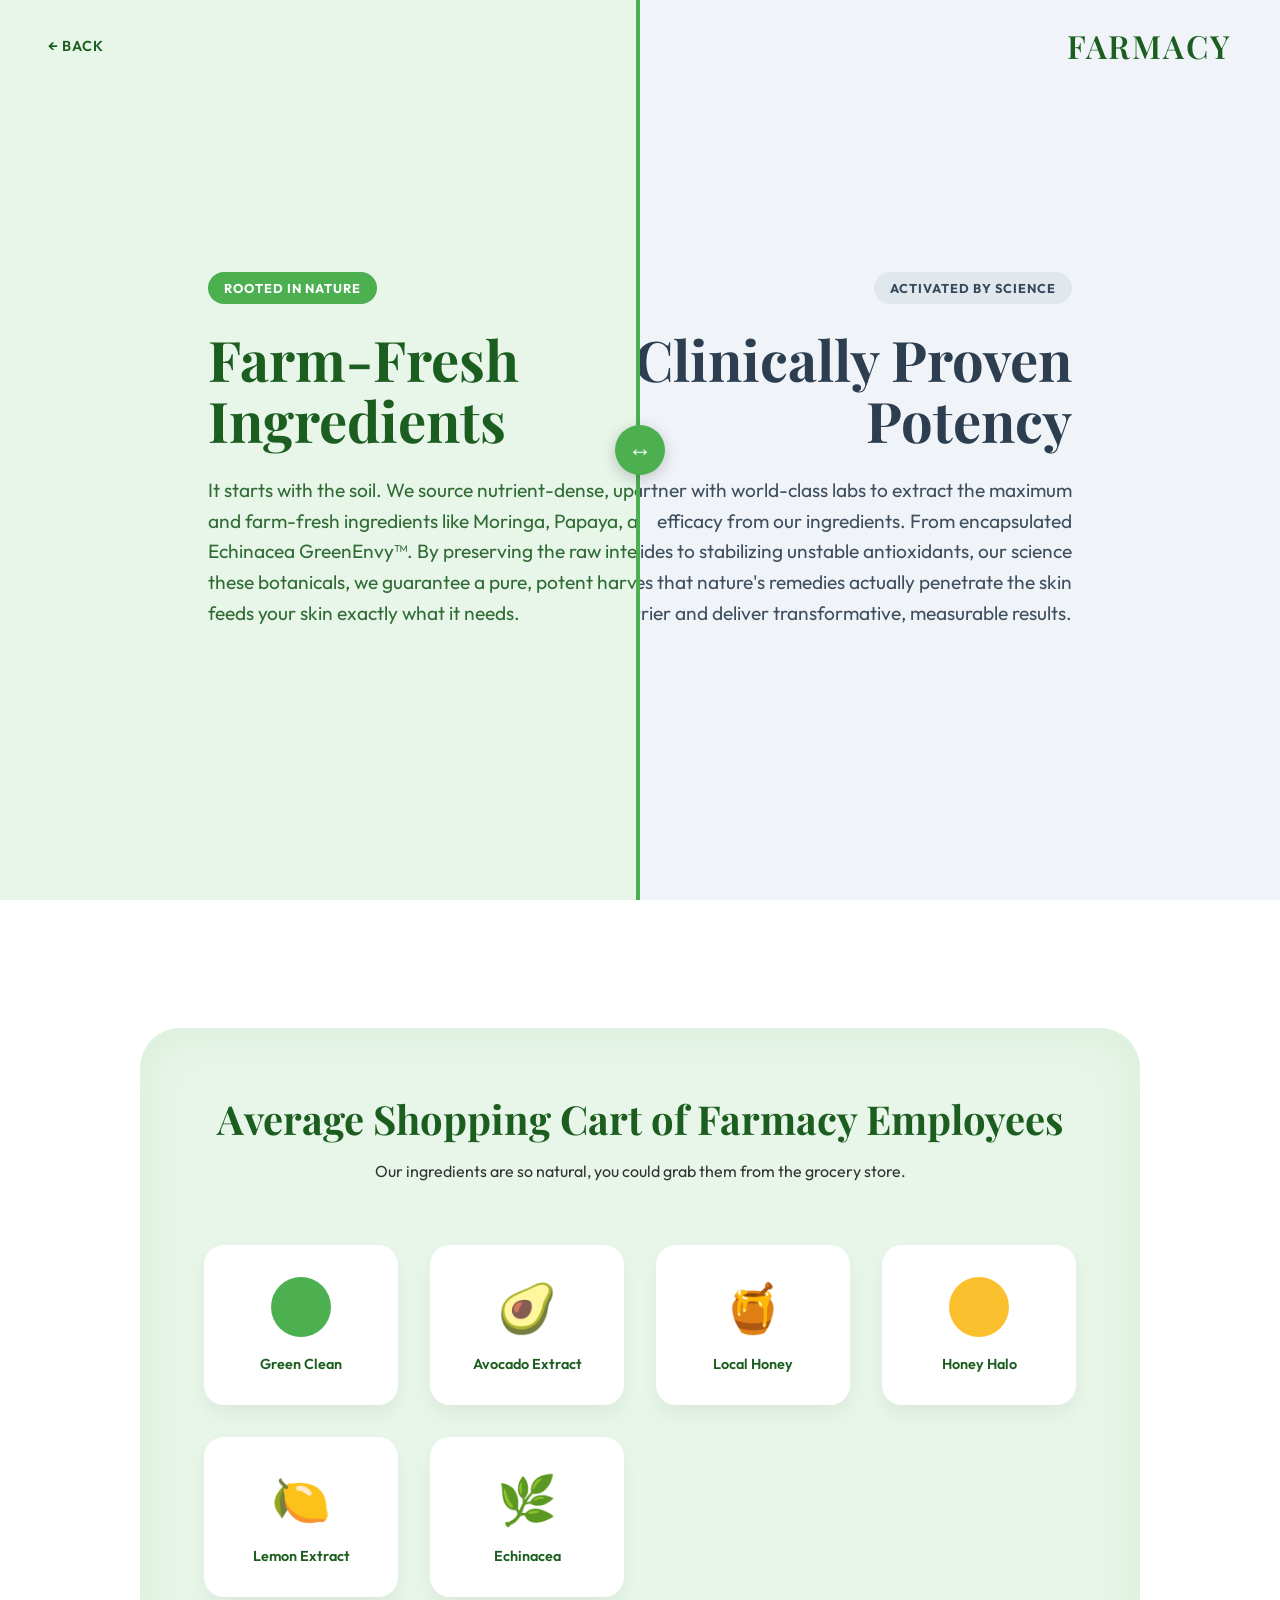
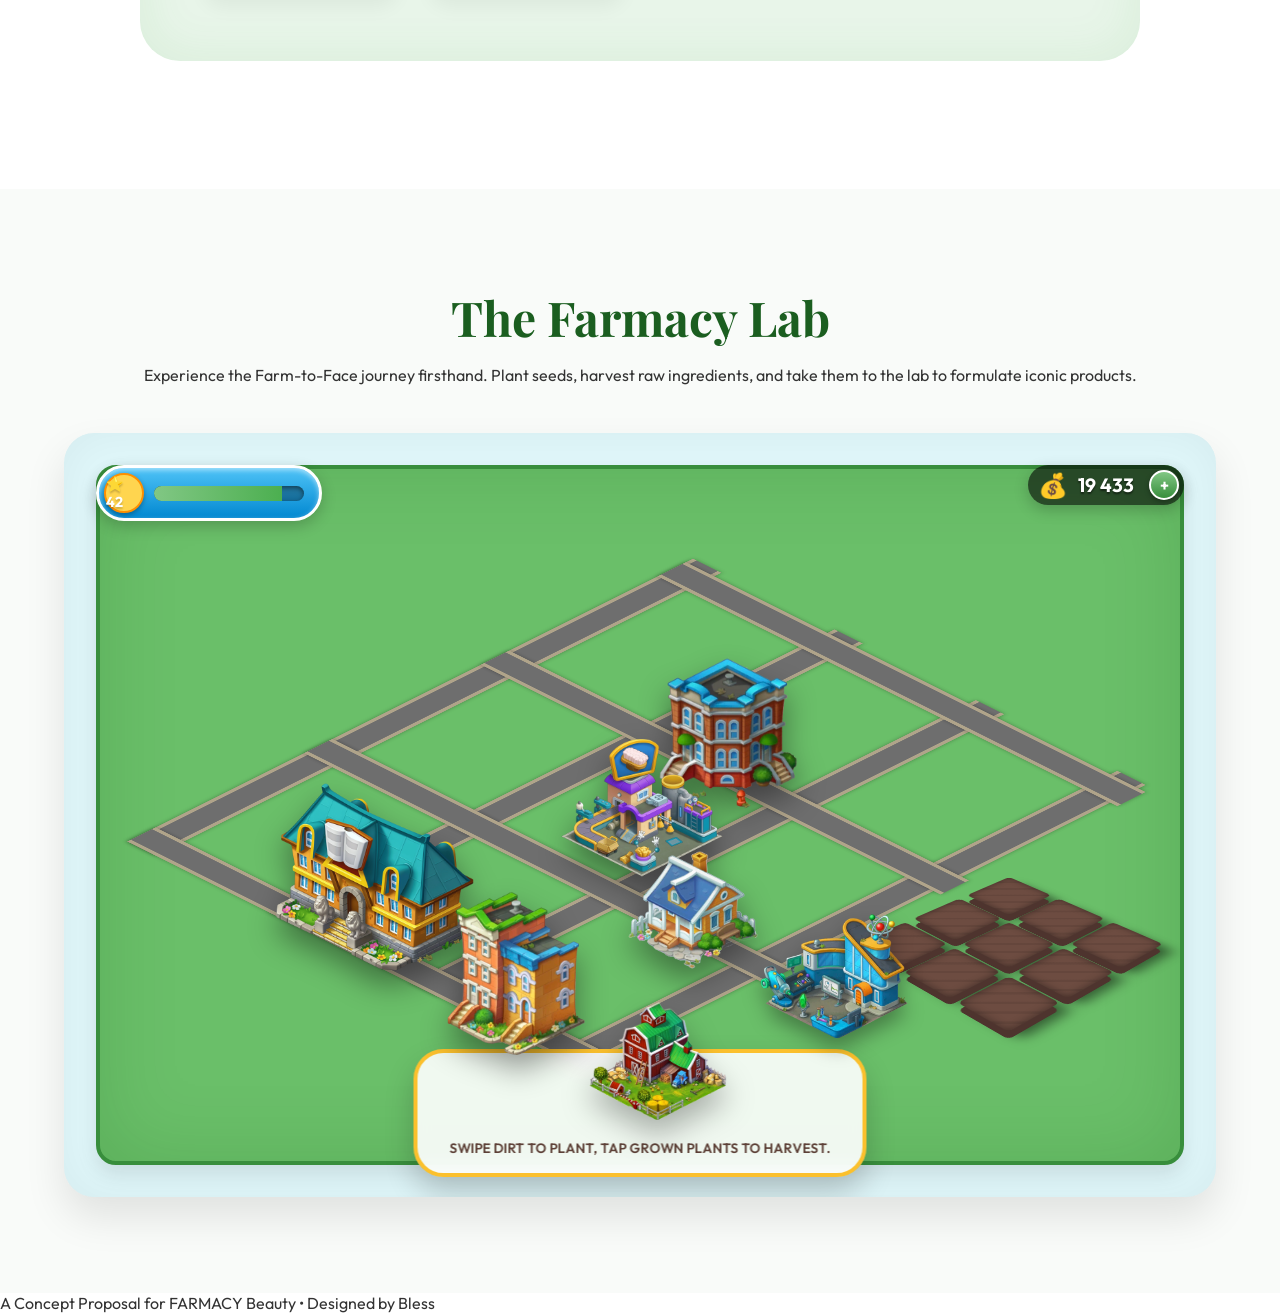
==== farmacy/index.html @ 444adfc0 "Fix 3D clipping issue: extract buildings out of CSS 3D container and project 2D coordinates for abso" ====
<!DOCTYPE html>
<html lang="en">
<head>
    <meta charset="UTF-8">
    <meta name="viewport" content="width=device-width, initial-scale=1.0">
    <title>FARMACY Beauty | Concept Proposal</title>
    <link href="https://fonts.googleapis.com/css2?family=Outfit:wght@300;400;600&family=Playfair+Display:ital,wght@1,600&display=swap" rel="stylesheet">
    <link rel="stylesheet" href="style.css">
</head>
<body>
    <nav>
        <a href="../index.html" class="back-btn">&larr; Back</a>
        <div class="logo">FARMACY</div>
    </nav>

    <header class="hero slider-hero">
        <div class="slider-container" id="slider-container">
            <!-- Background panel (Science) -->
            <div class="slider-panel science-panel">
                <div class="panel-content">
                    <span class="badge">Activated by Science</span>
                    <h2>Clinically Proven Potency</h2>
                    <p>We partner with world-class labs to extract the maximum efficacy from our ingredients. From encapsulated ceramides to stabilizing unstable antioxidants, our science ensures that nature's remedies actually penetrate the skin barrier and deliver transformative, measurable results.</p>
                </div>
            </div>
            <!-- Foreground sliding panel (Nature) -->
            <div class="slider-panel nature-panel" id="nature-panel">
                <div class="panel-content">
                    <span class="badge">Rooted in Nature</span>
                    <h2>Farm-Fresh Ingredients</h2>
                    <p>It starts with the soil. We source nutrient-dense, upcycled, and farm-fresh ingredients like Moringa, Papaya, and Echinacea GreenEnvy™. By preserving the raw integrity of these botanicals, we guarantee a pure, potent harvest that feeds your skin exactly what it needs.</p>
                </div>
            </div>
            <!-- Draggable handle -->
            <div class="slider-handle" id="slider-handle">
                <div class="slider-button">&harr;</div>
            </div>
        </div>
    </header>

    <section class="shopping-cart-section">
        <div class="cart-container">
            <div class="cart-header">
                <h2>Average Shopping Cart of Farmacy Employees</h2>
                <p>Our ingredients are so natural, you could grab them from the grocery store.</p>
            </div>
            
            <div class="cart-grid">
                <!-- Cart Items -->
                <div class="cart-item">
                    <div class="item-img green-clean"></div>
                    <span class="item-label">Green Clean</span>
                </div>
                <div class="cart-item ingredient">
                    <div class="item-img">🥑</div>
                    <span class="item-label">Avocado Extract</span>
                </div>
                <div class="cart-item ingredient">
                    <div class="item-img">🍯</div>
                    <span class="item-label">Local Honey</span>
                </div>
                <div class="cart-item">
                    <div class="item-img honey-halo"></div>
                    <span class="item-label">Honey Halo</span>
                </div>
                <div class="cart-item ingredient">
                    <div class="item-img">🍋</div>
                    <span class="item-label">Lemon Extract</span>
                </div>
                <div class="cart-item ingredient">
                    <div class="item-img">🌿</div>
                    <span class="item-label">Echinacea</span>
                </div>
            </div>
        </div>
    </section>

    <section class="game-section township-theme">
        <div class="game-container">
            <div class="game-header">
                <h2>The Farmacy Lab</h2>
                <p>Experience the Farm-to-Face journey firsthand. Plant seeds, harvest raw ingredients, and take them to the lab to formulate iconic products.</p>
            </div>
            
            <div class="township-wrapper">
                <!-- Top HUD -->
                <div class="township-hud">
                    <div class="hud-left">
                        <div class="hud-level">
                            <div class="level-star">⭐ 42</div>
                            <div class="level-bar"><div class="level-fill"></div></div>
                        </div>
                    </div>
                    <div class="hud-right">
                        <div class="hud-coins">
                            <span class="coin-icon">💰</span>
                            <span class="coin-amount">19 433</span>
                            <span class="btn-plus">+</span>
                        </div>
                    </div>
                </div>

                <div class="township-terrain">
                    <div class="isometric-world">
                        
                        <!-- Isometric Road Grid (transformed container) -->
                        <div class="road-grid">
                            <!-- Horizontal roads -->
                            <div class="road-h rh1"></div>
                            <div class="road-h rh2"></div>
                            <div class="road-h rh3"></div>
                            <div class="road-h rh4"></div>
                            <!-- Vertical roads -->
                            <div class="road-v rv1"></div>
                            <div class="road-v rv2"></div>
                            <div class="road-v rv3"></div>
                            <div class="road-v rv4"></div>
                        </div>

                        <!-- Town Buildings (2D projected over the grid) -->
                        <div class="block b-0-0"><img src="library.png" alt="Library" class="asset-building asset-library"></div>
                        <div class="block b-1-0"><img src="factory.png" alt="Factory" class="asset-building asset-factory" style="transform: scaleX(-1);"></div>
                        <div class="block b-0-1"><img src="townhouse.png" alt="Townhouse" class="asset-building asset-townhouse"></div>
                        <div class="block b-2-0"><img src="duplex.png" alt="Duplex" class="asset-building asset-duplex"></div>
                        <div class="block b-1-1"><img src="bungalow.png" alt="Bungalow" class="asset-building asset-bungalow"></div>

                        <!-- Farm Area -->
                        <div class="block b-0-2"><img src="barn.png" alt="Barn" class="asset-barn"></div>
                        <div class="block b-1-2"><img src="lab.png" alt="Lab" class="asset-lab" id="lab-building"></div>
                        
                        <!-- Farm Grid container projected to bottom-right block -->
                        <div class="block b-2-2" id="farm-grid-container">
                            <div class="farm-grid" id="farm-grid">
                                <!-- Plots generated by JS -->
                            </div>
                        </div>
                    </div>
                </div>

                <!-- Floating UI Dock (Inventory) -->
                <div class="dock-ui">
                    <div class="dock-panel">
                        <div class="inventory-slots" id="inventory">
                            <!-- Populated by JS -->
                        </div>
                        <p class="dock-hint">Swipe dirt to plant, tap grown plants to harvest.</p>
                    </div>
                </div>
            </div>
        </div>
        
        <!-- Crafting Modal (The Lab Menu) -->
        <div class="craft-modal" id="lab-menu-modal">
            <div class="township-panel modal-content lab-menu">
                <button class="close-btn" id="close-lab-btn">&times;</button>
                <div class="panel-header">The Lab</div>
                <div class="panel-body">
                    <p class="hint"><strong>Recipe:</strong> Moringa (🌿) + Papaya (🥭)</p>
                    <div class="lab-slots">
                        <div class="lab-slot" id="lab-slot-1"></div>
                        <span class="plus">+</span>
                        <div class="lab-slot" id="lab-slot-2"></div>
                    </div>
                    <button id="craft-btn" class="township-btn craft-btn" disabled>CRAFT GREEN CLEAN!</button>
                </div>
            </div>
        </div>
            </div>
        </div>
        
        <!-- Crafting Success Modal -->
        <div class="craft-modal" id="craft-modal">
            <div class="township-panel modal-content">
                <span class="confetti">✨</span>
                <div class="panel-header">Success!</div>
                <div class="panel-body">
                    <p>You extracted the super greens and crafted Green Clean Cleansing Balm!</p>
                    <div class="product-result">
                        <img src="green_clean.jpg" alt="Green Clean">
                    </div>
                    <button id="close-modal" class="township-btn">Keep Farming</button>
                </div>
            </div>
        </div>
    </section>

    <footer>
        <p>A Concept Proposal for FARMACY Beauty &bull; Designed by Bless</p>
    </footer>

    <script src="script.js"></script>
</body>
</html>
---- farmacy/style.css ----
:root {
    --farmacy-green: #4caf50;
    --farmacy-light: #e8f5e9;
    --farmacy-dark: #1b5e20;
    --farmacy-yellow: #fbc02d;
    --text-main: #333;
}

* {
    box-sizing: border-box;
    margin: 0;
    padding: 0;
}

body {
    font-family: 'Outfit', sans-serif;
    background-color: #fff;
    color: var(--text-main);
    overflow-x: hidden;
}

nav {
    display: flex;
    justify-content: space-between;
    align-items: center;
    padding: 1.5rem 3rem;
    background: transparent;
    position: absolute;
    top: 0;
    width: 100%;
    z-index: 100;
}

.back-btn {
    color: var(--farmacy-dark);
    text-decoration: none;
    font-weight: 600;
    font-size: 0.9rem;
    text-transform: uppercase;
    letter-spacing: 1px;
}

.logo {
    font-family: 'Playfair Display', serif;
    font-size: 2rem;
    font-weight: 600;
    color: var(--farmacy-dark);
    letter-spacing: 2px;
}

/* Slider Hero Section */
.slider-hero {
    height: 100vh;
    position: relative;
    overflow: hidden;
    background: #f0f4f8; /* Science background */
}

.slider-container {
    width: 100%;
    height: 100%;
    position: relative;
}

.slider-panel {
    position: absolute;
    top: 0; left: 0; right: 0; bottom: 0;
    display: flex;
    justify-content: center;
    align-items: center;
    padding: 0 5rem;
}

.science-panel {
    background: #f0f4f8;
    color: #2c3e50;
    text-align: right;
    justify-content: flex-end;
}

.nature-panel {
    background: var(--farmacy-light);
    color: var(--farmacy-dark);
    text-align: left;
    justify-content: flex-start;
    width: 50%; /* Initial split */
    overflow: hidden;
    border-right: 4px solid var(--farmacy-green);
}

.panel-content {
    max-width: 500px;
    min-width: 500px; /* Prevent text wrapping during slide */
}

.science-panel .panel-content {
    margin-right: 10vw;
}

.nature-panel .panel-content {
    margin-left: 10vw;
}

.badge {
    display: inline-block;
    padding: 0.5rem 1rem;
    border-radius: 20px;
    font-size: 0.8rem;
    font-weight: 700;
    text-transform: uppercase;
    letter-spacing: 1px;
    margin-bottom: 1.5rem;
}

.science-panel .badge {
    background: #e1e8ed;
    color: #34495e;
}

.nature-panel .badge {
    background: var(--farmacy-green);
    color: white;
}

.slider-panel h2 {
    font-family: 'Playfair Display', serif;
    font-size: 3.5rem;
    line-height: 1.1;
    margin-bottom: 1.5rem;
}

.slider-panel p {
    font-size: 1.2rem;
    line-height: 1.6;
    opacity: 0.9;
}

.slider-handle {
    position: absolute;
    top: 0;
    bottom: 0;
    left: 50%;
    width: 4px;
    background: transparent;
    cursor: ew-resize;
    z-index: 10;
    transform: translateX(-50%);
}

.slider-button {
    position: absolute;
    top: 50%;
    left: 50%;
    transform: translate(-50%, -50%);
    width: 50px;
    height: 50px;
    background: var(--farmacy-green);
    color: white;
    border-radius: 50%;
    display: flex;
    justify-content: center;
    align-items: center;
    font-size: 1.5rem;
    box-shadow: 0 4px 15px rgba(0,0,0,0.2);
    pointer-events: none;
}

/* Shopping Cart Section */
.shopping-cart-section {
    padding: 8rem 5%;
    background: #fff;
}

.cart-container {
    max-width: 1000px;
    margin: 0 auto;
    background: var(--farmacy-light);
    border-radius: 40px;
    padding: 4rem;
    box-shadow: inset 0 0 50px rgba(76,175,80,0.1);
}

.cart-header {
    text-align: center;
    margin-bottom: 4rem;
}

.cart-header h2 {
    font-family: 'Playfair Display', serif;
    font-size: 2.5rem;
    color: var(--farmacy-dark);
    margin-bottom: 1rem;
}

.cart-grid {
    display: grid;
    grid-template-columns: repeat(auto-fit, minmax(150px, 1fr));
    gap: 2rem;
}

.cart-item {
    background: white;
    border-radius: 20px;
    padding: 2rem 1rem;
    text-align: center;
    box-shadow: 0 10px 20px rgba(0,0,0,0.05);
    transition: transform 0.3s;
}

.cart-item:hover {
    transform: translateY(-10px);
}

.item-img {
    font-size: 3rem;
    margin-bottom: 1rem;
    height: 60px;
    display: flex;
    justify-content: center;
    align-items: center;
}

.green-clean { background: var(--farmacy-green); border-radius: 50%; width: 60px; margin: 0 auto 1rem; }
.honey-halo { background: var(--farmacy-yellow); border-radius: 50%; width: 60px; margin: 0 auto 1rem; }

.item-label {
    font-weight: 600;
    font-size: 0.9rem;
    color: var(--farmacy-dark);
}

/* Township Theme Game Section */
.game-section {
    padding: 6rem 5%;
    background: #f9fbf9;
}

.game-container {
    max-width: 1200px;
    margin: 0 auto;
}

.game-header {
    text-align: center;
    margin-bottom: 3rem;
}

.game-header h2 {
    font-family: 'Playfair Display', serif;
    font-size: 3rem;
    color: var(--farmacy-dark);
    margin-bottom: 1rem;
}

.township-wrapper {
    position: relative;
    background: #e0f7fa;
    border-radius: 30px;
    padding: 2rem;
    box-shadow: inset 0 0 50px rgba(0,0,0,0.05), 0 20px 40px rgba(0,0,0,0.1);
    overflow: hidden;
}

/* HUD */
.township-hud {
    position: absolute;
    top: 2rem;
    left: 2rem;
    right: 2rem;
    display: flex;
    justify-content: space-between;
    z-index: 50;
    pointer-events: none;
}

.hud-left, .hud-right {
    pointer-events: auto;
}

.hud-level {
    display: flex;
    align-items: center;
    background: linear-gradient(to bottom, #4fc3f7, #0288d1);
    border: 3px solid white;
    border-radius: 30px;
    padding: 5px 15px 5px 5px;
    box-shadow: 0 5px 15px rgba(0,0,0,0.2), inset 0 2px 5px rgba(255,255,255,0.5);
    color: white;
    font-weight: 700;
}

.level-star {
    background: #ffd54f;
    border: 2px solid #ff8f00;
    border-radius: 50%;
    width: 40px; height: 40px;
    display: flex;
    justify-content: center;
    align-items: center;
    margin-right: 10px;
    box-shadow: 0 2px 5px rgba(0,0,0,0.3);
    text-shadow: 0 2px 2px rgba(0,0,0,0.2);
    font-size: 0.9rem;
}

.level-bar {
    width: 150px;
    height: 15px;
    background: rgba(0,0,0,0.3);
    border-radius: 10px;
    overflow: hidden;
    box-shadow: inset 0 2px 5px rgba(0,0,0,0.5);
}

.level-fill {
    width: 85%;
    height: 100%;
    background: linear-gradient(to right, #81c784, #4caf50);
}

.hud-coins {
    display: flex;
    align-items: center;
    background: rgba(0,0,0,0.6);
    border-radius: 30px;
    padding: 5px;
    color: white;
    font-weight: 700;
    box-shadow: 0 5px 15px rgba(0,0,0,0.2);
}

.coin-icon {
    font-size: 1.5rem;
    margin-right: 10px;
    margin-left: 5px;
}

.coin-amount {
    margin-right: 15px;
    font-size: 1.2rem;
    text-shadow: 0 2px 2px rgba(0,0,0,0.5);
}

.btn-plus {
    background: linear-gradient(to bottom, #81c784, #388e3c);
    border: 2px solid white;
    width: 30px; height: 30px;
    border-radius: 50%;
    display: flex;
    justify-content: center;
    align-items: center;
    cursor: pointer;
    box-shadow: 0 2px 5px rgba(0,0,0,0.3);
    transition: transform 0.1s;
}

.btn-plus:active {
    transform: scale(0.9);
}



.township-panel {
    background: #fff9c4; /* Creamy yellow like game UI */
    border-radius: 20px;
    border: 4px solid #fbc02d;
    box-shadow: 0 10px 20px rgba(0,0,0,0.15), inset 0 0 20px rgba(255,255,255,0.8);
    overflow: hidden;
    position: relative;
}

.panel-header {
    background: linear-gradient(to bottom, #4fc3f7, #0288d1);
    color: white;
    text-align: center;
    padding: 0.5rem;
    font-weight: 700;
    font-size: 1.2rem;
    text-transform: uppercase;
    letter-spacing: 1px;
    border-bottom: 4px solid #01579b;
    text-shadow: 0 2px 2px rgba(0,0,0,0.3);
}

.panel-body {
    padding: 1.5rem;
}

.hint {
    font-size: 0.9rem;
    color: #5d4037;
    margin-bottom: 1rem;
    text-align: center;
}

.inventory-slots {
    display: flex;
    gap: 1rem;
    flex-wrap: wrap;
    min-height: 60px;
    justify-content: center;
}

.inventory-item {
    width: 50px;
    height: 50px;
    background: white;
    border: 3px solid #795548;
    border-radius: 12px;
    display: flex;
    justify-content: center;
    align-items: center;
    font-size: 1.5rem;
    cursor: pointer;
    box-shadow: 0 4px 0 #5d4037;
    transition: transform 0.1s, box-shadow 0.1s;
}

.inventory-item:active {
    transform: translateY(4px);
    box-shadow: 0 0 0 #5d4037;
}

.lab-slots {
    display: flex;
    align-items: center;
    justify-content: center;
    gap: 1rem;
    margin-bottom: 1.5rem;
}

.lab-slot {
    width: 60px;
    height: 60px;
    background: rgba(0,0,0,0.05);
    border: 3px dashed #795548;
    border-radius: 12px;
    display: flex;
    justify-content: center;
    align-items: center;
    font-size: 2rem;
}

.plus {
    font-size: 2rem;
    color: #795548;
    font-weight: 700;
}

.township-btn {
    width: 100%;
    padding: 1rem;
    border: none;
    border-radius: 15px;
    background: linear-gradient(to bottom, #aed581, #689f38);
    color: white;
    font-family: 'Outfit', sans-serif;
    font-size: 1.2rem;
    font-weight: 700;
    text-transform: uppercase;
    letter-spacing: 1px;
    cursor: not-allowed;
    box-shadow: 0 6px 0 #33691e;
    text-shadow: 0 2px 2px rgba(0,0,0,0.3);
    transition: transform 0.1s, box-shadow 0.1s, filter 0.3s;
    filter: grayscale(1);
}

.township-btn.ready, .township-btn:not(:disabled) {
    cursor: pointer;
    filter: grayscale(0);
}

.township-btn.ready:active, .township-btn:not(:disabled):active {
    transform: translateY(6px);
    box-shadow: 0 0 0 #33691e;
}

/* Terrain & Isometric Farm Grid */
/* Township Scenery & 3D Environment */
.township-terrain {
    flex: 2;
    background: #6abf69;
    border-radius: 20px;
    border: 4px solid #388e3c;
    box-shadow: inset 0 0 80px rgba(0,80,0,0.15), 0 10px 20px rgba(0,0,0,0.1);
    position: relative;
    overflow: hidden;
    height: 700px;
}

.isometric-world {
    width: 100%;
    height: 100%;
    position: relative;
    overflow: hidden;
}

/* =====================================================
   ISOMETRIC ROAD GRID
   A container with rotateX(60deg) rotateZ(-45deg) turns 
   simple horizontal/vertical divs into a perfect isometric
   road grid — exactly how Township renders its streets.
   ===================================================== */
.road-grid {
    position: absolute;
    width: 800px;
    height: 650px;
    top: 50%;
    left: 50%;
    transform: translate(-50%, -50%) rotateX(60deg) rotateZ(-45deg);
    transform-style: preserve-3d;
    z-index: 4;
    pointer-events: none;
}

/* Road styling — asphalt with curb edges, matching Township */
.road-h, .road-v {
    position: absolute;
    background: #6e6e6e;
    box-shadow: 0 0 6px rgba(0,0,0,0.3);
}

/* Horizontal roads (full width of grid) */
.road-h {
    width: 100%;
    height: 40px;
    border-top: 5px solid #b0a48a;
    border-bottom: 5px solid #b0a48a;
}

.rh1 { top: 0; }
.rh2 { top: 200px; }
.rh3 { top: 400px; }
.rh4 { top: 600px; }

/* Vertical roads (full height of grid) */
.road-v {
    height: 100%;
    width: 40px;
    border-left: 5px solid #b0a48a;
    border-right: 5px solid #b0a48a;
}

.rv1 { left: 0; }
.rv2 { left: 250px; }
.rv3 { left: 500px; }
.rv4 { left: 750px; }

/* Farm plots are dynamically created inside #farm-grid */

.plot {
    width: 65px;
    height: 65px;
    background: #6d4c41;
    border-radius: 6px;
    display: flex;
    justify-content: center;
    align-items: center;
    position: relative;
    cursor: pointer;
    box-shadow: inset 0 0 12px rgba(0,0,0,0.4);
    transform: translateZ(8px);
    transform-style: preserve-3d;
    transition: filter 0.2s, transform 0.1s;
}

.plot:hover, .plot.hover-target {
    filter: brightness(1.2);
}

.plot:active {
    transform: translateZ(4px);
}

.plot::before {
    content: '';
    position: absolute;
    width: 100%;
    height: 100%;
    background: #4e342e;
    border-radius: 6px;
    transform: translateZ(-8px);
    box-shadow: 8px 8px 15px rgba(0,0,0,0.5);
    z-index: -1;
}

.dirt-mound {
    width: 100%;
    height: 100%;
    border-radius: 6px;
    background-image: repeating-linear-gradient(
        45deg,
        transparent,
        transparent 12px,
        rgba(0,0,0,0.08) 12px,
        rgba(0,0,0,0.08) 16px
    );
}

/* =====================================================
   TOWN BLOCKS & BUILDINGS (2D Projected)
   ===================================================== */
/* Blocks are now just zero-size anchors placed at the exact center of each city block */
.block {
    position: absolute;
    width: 0;
    height: 0;
}

/* Projected Building Positions from road grid */
.b-0-0 { left: 274.7px; top: 517.7px; z-index: 517; }
.b-1-0 { left: 451.5px; top: 429.3px; z-index: 429; }
.b-2-0 { left: 628.3px; top: 340.9px; z-index: 340; }
.b-0-1 { left: 416.2px; top: 588.4px; z-index: 588; }
.b-1-1 { left: 592.9px; top: 500.0px; z-index: 500; }
.b-2-1 { left: 769.7px; top: 411.6px; z-index: 411; }
.b-0-2 { left: 557.6px; top: 659.1px; z-index: 659; }
.b-1-2 { left: 734.4px; top: 570.7px; z-index: 570; }
.b-2-2 { left: 911.1px; top: 482.3px; z-index: 482; }

/* Base style for all buildings */
.asset-building {
    position: absolute;
    bottom: 0;
    left: 50%;
    transform: translateX(-50%);
    pointer-events: none;
    filter: drop-shadow(0 15px 15px rgba(0,0,0,0.4));
}

/* Custom sizes for each building to fit its block */
.asset-library { width: 220px; }
.asset-factory { width: 180px; }
.asset-townhouse { width: 140px; }
.asset-duplex { width: 140px; }
.asset-bungalow { width: 130px; }

/* Farm Area assets */
.asset-barn {
    position: absolute;
    bottom: 0;
    left: 50%;
    transform: translateX(-50%);
    width: 170px;
    pointer-events: none;
    filter: drop-shadow(0 15px 15px rgba(0,0,0,0.3));
}

.asset-lab {
    position: absolute;
    bottom: 0;
    left: 50%;
    transform: translateX(-50%);
    width: 150px;
    cursor: pointer;
    filter: drop-shadow(0 10px 10px rgba(0,0,0,0.35));
    transition: transform 0.2s, filter 0.2s;
}

.asset-lab:hover {
    transform: translateX(-50%) scale(1.05) translateY(-5px);
    filter: drop-shadow(0 20px 15px rgba(0,0,0,0.45)) brightness(1.1);
}

/* The Farm Grid itself is rendered in 3D but anchored in 2D space */
#farm-grid-container {
    perspective: 1000px; /* needed to give depth to the grid inside */
}

#farm-grid {
    position: absolute;
    left: 50%;
    top: 50%;
    transform: translate(-50%, -50%) rotateX(60deg) rotateZ(-45deg);
    width: 250px;
    height: 250px;
    display: grid;
    grid-template-columns: repeat(3, 1fr);
    grid-template-rows: repeat(3, 1fr);
    gap: 8px;
    padding: 15px;
    transform-style: preserve-3d;
}

/* Floating Dock UI (Inventory) */
.dock-ui {
    position: absolute;
    bottom: 20px;
    left: 50%;
    transform: translateX(-50%);
    z-index: 100;
}

.dock-panel {
    background: rgba(255, 255, 255, 0.9);
    backdrop-filter: blur(10px);
    border: 4px solid #fbc02d;
    border-radius: 30px;
    padding: 1rem 2rem;
    box-shadow: 0 15px 30px rgba(0,0,0,0.2);
    display: flex;
    flex-direction: column;
    align-items: center;
}

.dock-hint {
    font-size: 0.85rem;
    font-weight: 600;
    color: #5d4037;
    margin-top: 10px;
    text-transform: uppercase;
}

/* Modals */
.close-btn {
    position: absolute;
    top: 10px;
    right: 15px;
    background: none;
    border: none;
    font-size: 2rem;
    color: white;
    cursor: pointer;
}

/* Isometric Scenery Sprites (Upright) */
.tree, .rock {
    position: absolute;
    font-size: 3rem;
    transform: rotateZ(45deg) rotateX(-60deg) translateY(-20px); /* Counter-rotate to stand upright */
    filter: drop-shadow(0 10px 10px rgba(0,0,0,0.4));
    transform-style: preserve-3d;
}

.tree-1 { top: 50px; left: 300px; font-size: 4rem; }
.tree-2 { top: 300px; left: 50px; font-size: 3.5rem; }
.tree-3 { bottom: 100px; left: 150px; }
.tree-4 { top: 80px; right: 100px; font-size: 4.5rem; }
.rock-1 { top: 200px; left: 280px; font-size: 2rem; }

/* Plants logic */
.plot.growing {
    cursor: wait;
}

.progress-bar {
    width: 60px;
    height: 10px;
    background: rgba(0,0,0,0.5);
    border: 2px solid white;
    border-radius: 5px;
    position: absolute;
    bottom: -15px;
    overflow: hidden;
    transform: rotateZ(45deg) rotateX(-60deg);
    z-index: 20;
}

.progress-fill {
    height: 100%;
    background: linear-gradient(to right, #ffd54f, #ff8f00);
    width: 0%;
    animation: grow 3s linear forwards;
}

@keyframes grow {
    to { width: 100%; }
}

.seed-icon {
    font-size: 2.5rem;
    opacity: 0.5;
    transform: rotateZ(45deg) rotateX(-60deg);
    z-index: 10;
}

.plot.grown {
    cursor: pointer;
}

.plot.grown::after {
    content: attr(data-emoji);
    font-size: 4rem;
    position: absolute;
    transform: rotateZ(45deg) rotateX(-60deg) translateY(-20px);
    z-index: 10;
    animation: bounce 1s infinite ease-in-out alternate;
    filter: drop-shadow(0 10px 5px rgba(0,0,0,0.3));
}

@keyframes bounce {
    from { transform: rotateZ(45deg) rotateX(-60deg) translateY(-15px); }
    to { transform: rotateZ(45deg) rotateX(-60deg) translateY(-30px); }
}

/* Flying Crop Animation */
.flying-crop {
    position: fixed;
    font-size: 3rem;
    z-index: 9999;
    pointer-events: none;
    transition: all 0.5s cubic-bezier(0.25, 0.1, 0.25, 1);
    filter: drop-shadow(0 10px 15px rgba(0,0,0,0.5));
}

/* Modal */
.craft-modal {
    position: fixed;
    top: 0; left: 0; right: 0; bottom: 0;
    background: rgba(0,0,0,0.8);
    display: none;
    justify-content: center;
    align-items: center;
    z-index: 1000;
    backdrop-filter: blur(5px);
}

.craft-modal .modal-content {
    max-width: 400px;
    animation: popIn 0.5s cubic-bezier(0.175, 0.885, 0.32, 1.275);
}

@keyframes popIn {
    from { transform: scale(0.8); opacity: 0; }
    to { transform: scale(1); opacity: 1; }
}

.confetti {
    font-size: 4rem;
    display: block;
    margin-bottom: 1rem;
    text-align: center;
}

.modal-content p {
    color: #5d4037;
    margin-bottom: 2rem;
    font-weight: 600;
    text-align: center;
}

.product-result {
    display: flex;
    justify-content: center;
}

.product-result img {
    width: 250px;
    height: auto;
    margin-bottom: 2rem;
    mix-blend-mode: multiply; /* Blends fake checkerboards with the cream background */
    filter: drop-shadow(0 10px 20px rgba(0,0,0,0.2));
}

@media (max-width: 900px) {
    .slider-panel { padding: 0 2rem; }
    .panel-content { min-width: 300px; max-width: 300px; }
    .slider-panel h2 { font-size: 2.5rem; }
    .game-layout { flex-direction: column; }
    .game-sidebar, .game-board { width: 100%; }
    .township-hud { flex-direction: column; gap: 1rem; }
}
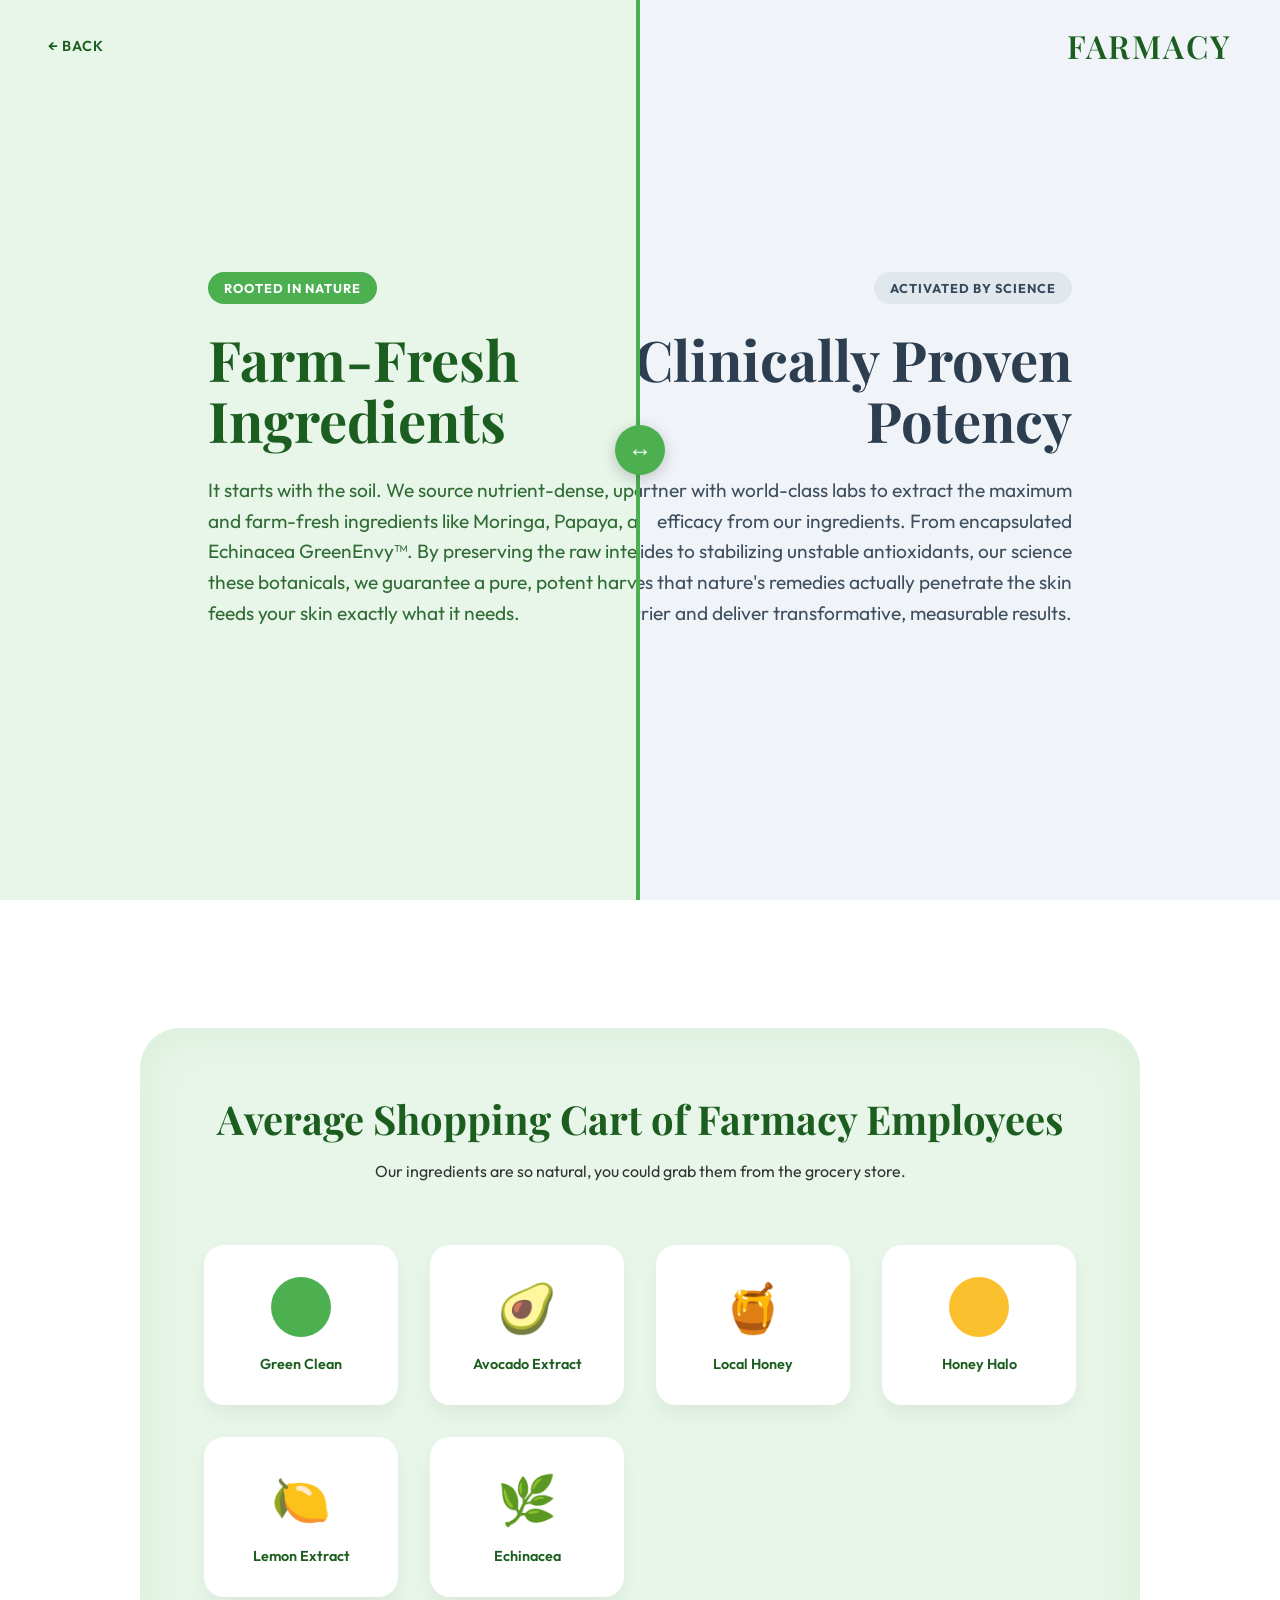
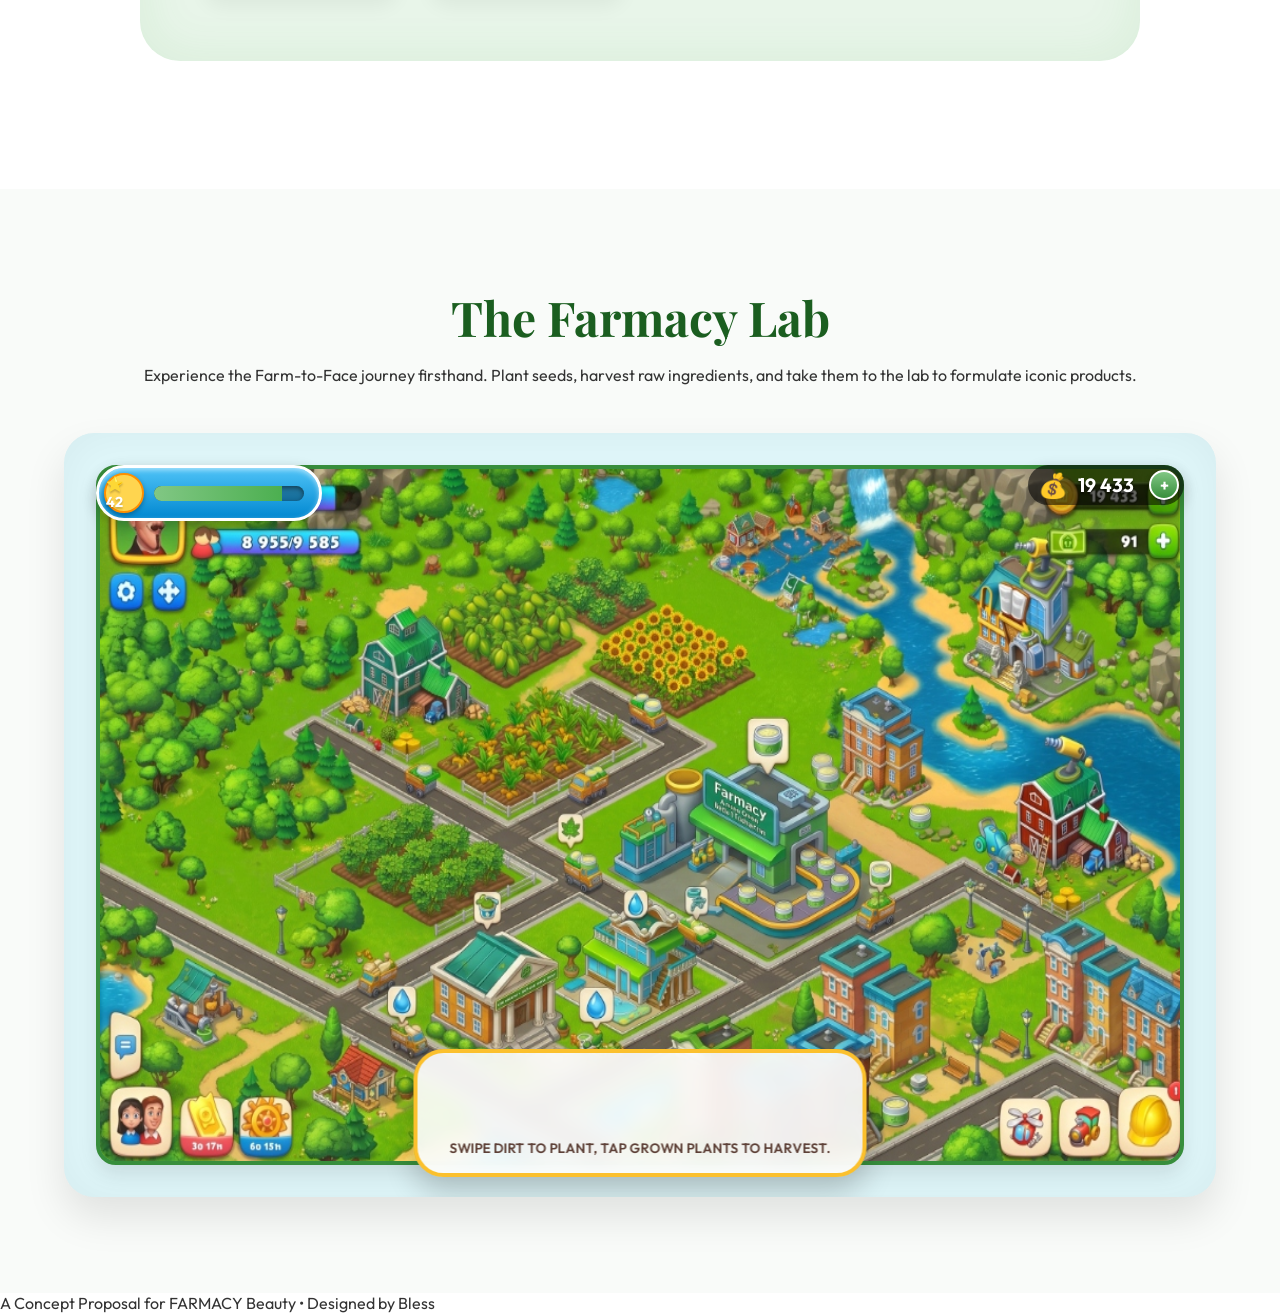
==== commit b7b78fa0: "Transition to background image layout with interactive HTML overlays" ====
--- a/farmacy/index.html
+++ b/farmacy/index.html
@@ -103,33 +103,14 @@
                 <div class="township-terrain">
                     <div class="isometric-world">
                         
-                        <!-- Isometric Road Grid (transformed container) -->
-                        <div class="road-grid">
-                            <!-- Horizontal roads -->
-                            <div class="road-h rh1"></div>
-                            <div class="road-h rh2"></div>
-                            <div class="road-h rh3"></div>
-                            <div class="road-h rh4"></div>
-                            <!-- Vertical roads -->
-                            <div class="road-v rv1"></div>
-                            <div class="road-v rv2"></div>
-                            <div class="road-v rv3"></div>
-                            <div class="road-v rv4"></div>
-                        </div>
-
-                        <!-- Town Buildings (2D projected over the grid) -->
-                        <div class="block b-0-0"><img src="library.png" alt="Library" class="asset-building asset-library"></div>
-                        <div class="block b-1-0"><img src="factory.png" alt="Factory" class="asset-building asset-factory" style="transform: scaleX(-1);"></div>
-                        <div class="block b-0-1"><img src="townhouse.png" alt="Townhouse" class="asset-building asset-townhouse"></div>
-                        <div class="block b-2-0"><img src="duplex.png" alt="Duplex" class="asset-building asset-duplex"></div>
-                        <div class="block b-1-1"><img src="bungalow.png" alt="Bungalow" class="asset-building asset-bungalow"></div>
-
-                        <!-- Farm Area -->
-                        <div class="block b-0-2"><img src="barn.png" alt="Barn" class="asset-barn"></div>
-                        <div class="block b-1-2"><img src="lab.png" alt="Lab" class="asset-lab" id="lab-building"></div>
+                        <!-- Background Image Overlays -->
+                        <!-- The background image itself will be applied via CSS to .isometric-world -->
                         
-                        <!-- Farm Grid container projected to bottom-right block -->
-                        <div class="block b-2-2" id="farm-grid-container">
+                        <!-- Overlay for the Farmacy Lab (Center-Right) -->
+                        <div id="overlay-lab" class="hitbox" title="Open Lab"></div>
+                        
+                        <!-- Overlay for the Dirt Plots (Center-Left) -->
+                        <div id="overlay-farm" class="hitbox">
                             <div class="farm-grid" id="farm-grid">
                                 <!-- Plots generated by JS -->
                             </div>
--- a/farmacy/style.css
+++ b/farmacy/style.css
@@ -489,197 +489,60 @@
     height: 700px;
 }
 
+/* =====================================================
+   BACKGROUND IMAGE & INTERACTIVE OVERLAYS
+   ===================================================== */
 .isometric-world {
     width: 100%;
     height: 100%;
     position: relative;
     overflow: hidden;
-}
-
-/* =====================================================
-   ISOMETRIC ROAD GRID
-   A container with rotateX(60deg) rotateZ(-45deg) turns 
-   simple horizontal/vertical divs into a perfect isometric
-   road grid — exactly how Township renders its streets.
-   ===================================================== */
-.road-grid {
-    position: absolute;
-    width: 800px;
-    height: 650px;
-    top: 50%;
-    left: 50%;
-    transform: translate(-50%, -50%) rotateX(60deg) rotateZ(-45deg);
-    transform-style: preserve-3d;
-    z-index: 4;
-    pointer-events: none;
-}
-
-/* Road styling — asphalt with curb edges, matching Township */
-.road-h, .road-v {
-    position: absolute;
-    background: #6e6e6e;
-    box-shadow: 0 0 6px rgba(0,0,0,0.3);
-}
-
-/* Horizontal roads (full width of grid) */
-.road-h {
-    width: 100%;
-    height: 40px;
-    border-top: 5px solid #b0a48a;
-    border-bottom: 5px solid #b0a48a;
-}
-
-.rh1 { top: 0; }
-.rh2 { top: 200px; }
-.rh3 { top: 400px; }
-.rh4 { top: 600px; }
-
-/* Vertical roads (full height of grid) */
-.road-v {
-    height: 100%;
-    width: 40px;
-    border-left: 5px solid #b0a48a;
-    border-right: 5px solid #b0a48a;
-}
-
-.rv1 { left: 0; }
-.rv2 { left: 250px; }
-.rv3 { left: 500px; }
-.rv4 { left: 750px; }
-
-/* Farm plots are dynamically created inside #farm-grid */
-
-.plot {
-    width: 65px;
-    height: 65px;
-    background: #6d4c41;
-    border-radius: 6px;
-    display: flex;
-    justify-content: center;
-    align-items: center;
-    position: relative;
+    /* Apply the generated image as the world background */
+    background-image: url('background.jpg');
+    background-size: 100% 100%; /* Stretch to fit container exactly so % coords always map to same spots */
+    background-position: center;
+    background-repeat: no-repeat;
+}
+
+.hitbox {
+    position: absolute;
+    /* Uncomment below to see hitboxes for debugging alignment */
+    /* background: rgba(255, 0, 0, 0.3); */
+    /* border: 2px solid red; */
     cursor: pointer;
-    box-shadow: inset 0 0 12px rgba(0,0,0,0.4);
-    transform: translateZ(8px);
-    transform-style: preserve-3d;
-    transition: filter 0.2s, transform 0.1s;
-}
-
-.plot:hover, .plot.hover-target {
-    filter: brightness(1.2);
-}
-
-.plot:active {
-    transform: translateZ(4px);
-}
-
-.plot::before {
-    content: '';
-    position: absolute;
+    z-index: 100;
+}
+
+#overlay-lab {
+    /* Rough guess for Farmacy building in the image (center right) */
+    width: 25%;
+    height: 25%;
+    left: 45%;
+    top: 40%;
+}
+
+#overlay-farm {
+    /* Rough guess for the dirt plots in the image (center left) */
+    width: 30%;
+    height: 30%;
+    left: 15%;
+    top: 45%;
+    display: flex;
+    justify-content: center;
+    align-items: center;
+}
+
+/* The Farm Grid itself sits inside the farm overlay */
+#farm-grid {
     width: 100%;
     height: 100%;
-    background: #4e342e;
-    border-radius: 6px;
-    transform: translateZ(-8px);
-    box-shadow: 8px 8px 15px rgba(0,0,0,0.5);
-    z-index: -1;
-}
-
-.dirt-mound {
-    width: 100%;
-    height: 100%;
-    border-radius: 6px;
-    background-image: repeating-linear-gradient(
-        45deg,
-        transparent,
-        transparent 12px,
-        rgba(0,0,0,0.08) 12px,
-        rgba(0,0,0,0.08) 16px
-    );
-}
-
-/* =====================================================
-   TOWN BLOCKS & BUILDINGS (2D Projected)
-   ===================================================== */
-/* Blocks are now just zero-size anchors placed at the exact center of each city block */
-.block {
-    position: absolute;
-    width: 0;
-    height: 0;
-}
-
-/* Projected Building Positions from road grid */
-.b-0-0 { left: 274.7px; top: 517.7px; z-index: 517; }
-.b-1-0 { left: 451.5px; top: 429.3px; z-index: 429; }
-.b-2-0 { left: 628.3px; top: 340.9px; z-index: 340; }
-.b-0-1 { left: 416.2px; top: 588.4px; z-index: 588; }
-.b-1-1 { left: 592.9px; top: 500.0px; z-index: 500; }
-.b-2-1 { left: 769.7px; top: 411.6px; z-index: 411; }
-.b-0-2 { left: 557.6px; top: 659.1px; z-index: 659; }
-.b-1-2 { left: 734.4px; top: 570.7px; z-index: 570; }
-.b-2-2 { left: 911.1px; top: 482.3px; z-index: 482; }
-
-/* Base style for all buildings */
-.asset-building {
-    position: absolute;
-    bottom: 0;
-    left: 50%;
-    transform: translateX(-50%);
-    pointer-events: none;
-    filter: drop-shadow(0 15px 15px rgba(0,0,0,0.4));
-}
-
-/* Custom sizes for each building to fit its block */
-.asset-library { width: 220px; }
-.asset-factory { width: 180px; }
-.asset-townhouse { width: 140px; }
-.asset-duplex { width: 140px; }
-.asset-bungalow { width: 130px; }
-
-/* Farm Area assets */
-.asset-barn {
-    position: absolute;
-    bottom: 0;
-    left: 50%;
-    transform: translateX(-50%);
-    width: 170px;
-    pointer-events: none;
-    filter: drop-shadow(0 15px 15px rgba(0,0,0,0.3));
-}
-
-.asset-lab {
-    position: absolute;
-    bottom: 0;
-    left: 50%;
-    transform: translateX(-50%);
-    width: 150px;
-    cursor: pointer;
-    filter: drop-shadow(0 10px 10px rgba(0,0,0,0.35));
-    transition: transform 0.2s, filter 0.2s;
-}
-
-.asset-lab:hover {
-    transform: translateX(-50%) scale(1.05) translateY(-5px);
-    filter: drop-shadow(0 20px 15px rgba(0,0,0,0.45)) brightness(1.1);
-}
-
-/* The Farm Grid itself is rendered in 3D but anchored in 2D space */
-#farm-grid-container {
-    perspective: 1000px; /* needed to give depth to the grid inside */
-}
-
-#farm-grid {
-    position: absolute;
-    left: 50%;
-    top: 50%;
-    transform: translate(-50%, -50%) rotateX(60deg) rotateZ(-45deg);
-    width: 250px;
-    height: 250px;
     display: grid;
     grid-template-columns: repeat(3, 1fr);
     grid-template-rows: repeat(3, 1fr);
     gap: 8px;
     padding: 15px;
+    /* Isometric transform to match the perspective of the ground in the image */
+    transform: rotateX(60deg) rotateZ(-45deg);
     transform-style: preserve-3d;
 }
 
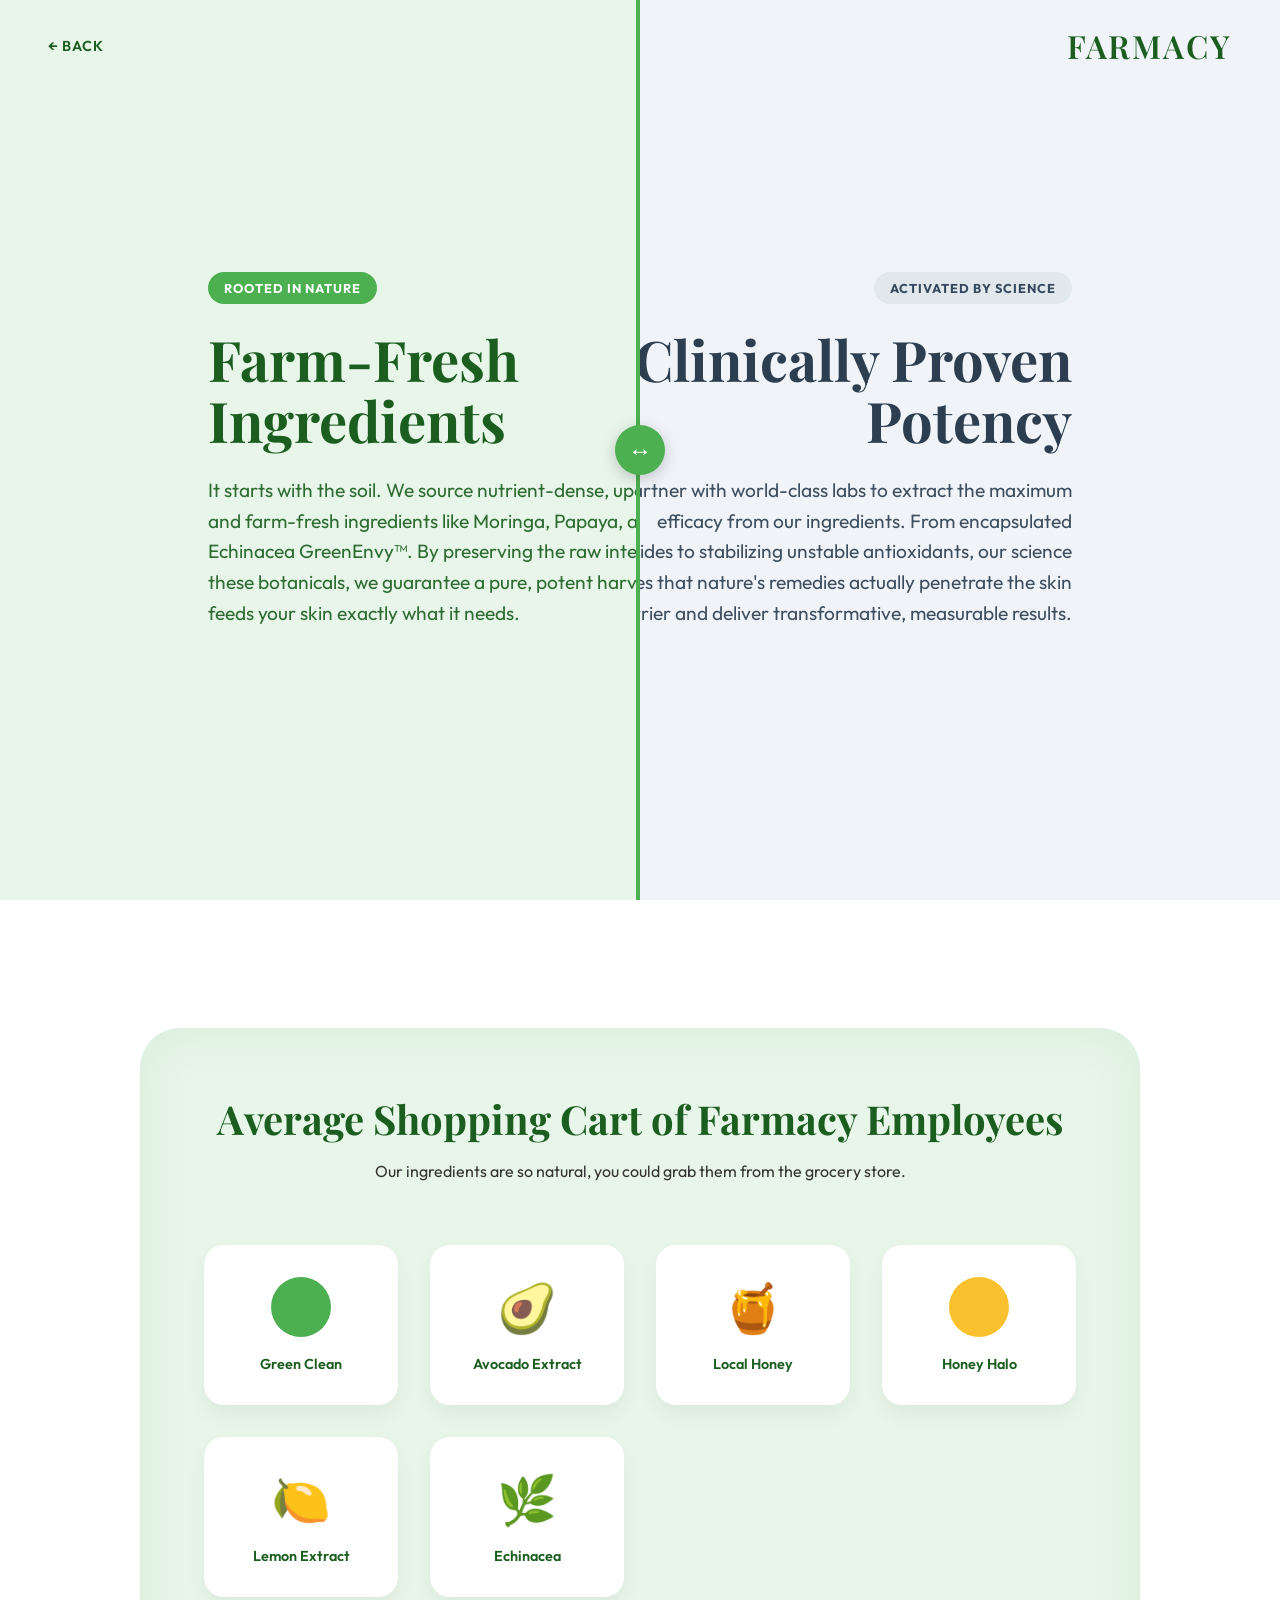
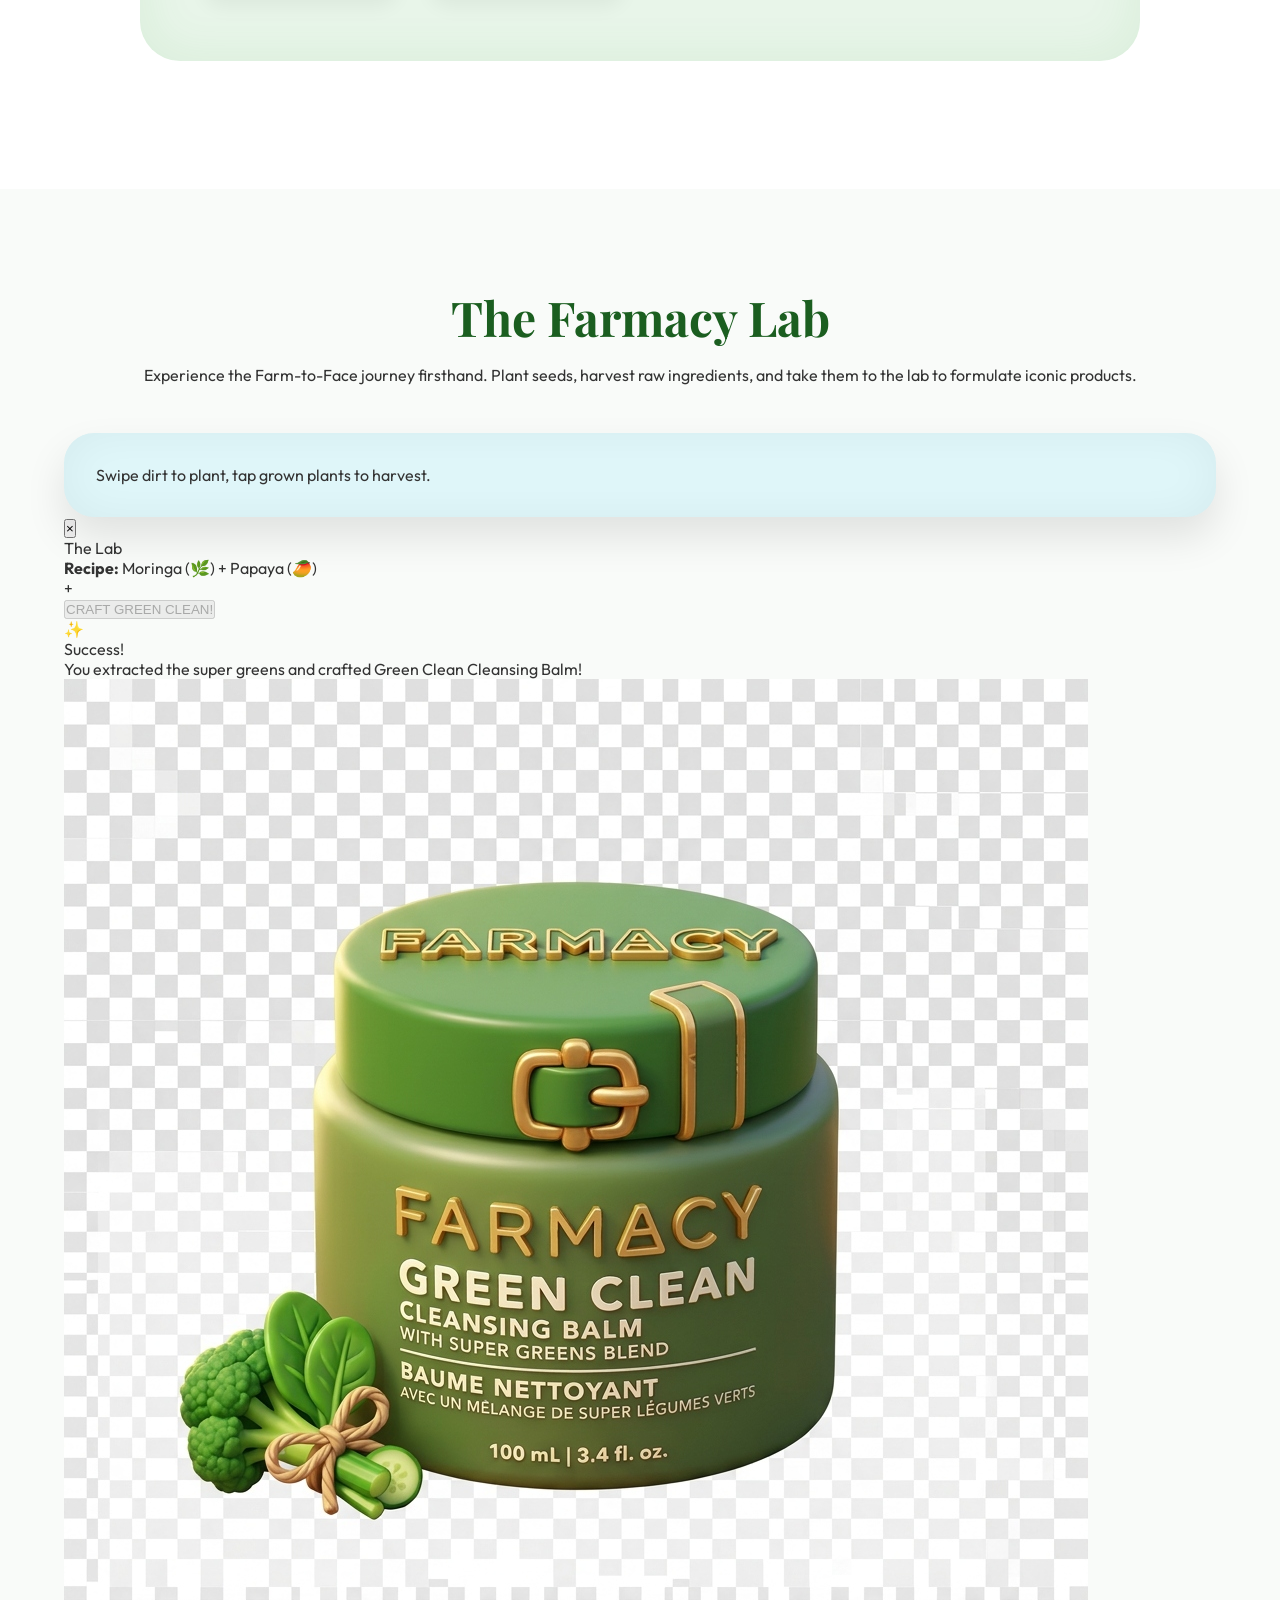
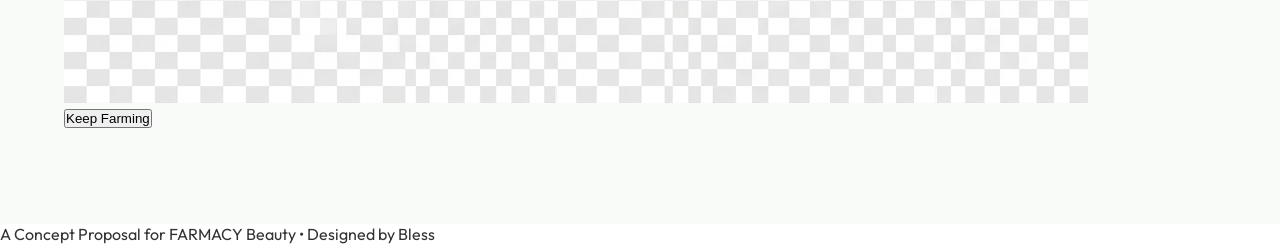
==== commit a881bc36: "Remove HUD, fix fruit rotation to face camera, upgrade UI with premium glassmorphism" ====
--- a/farmacy/index.html
+++ b/farmacy/index.html
@@ -83,22 +83,7 @@
             </div>
             
             <div class="township-wrapper">
-                <!-- Top HUD -->
-                <div class="township-hud">
-                    <div class="hud-left">
-                        <div class="hud-level">
-                            <div class="level-star">⭐ 42</div>
-                            <div class="level-bar"><div class="level-fill"></div></div>
-                        </div>
-                    </div>
-                    <div class="hud-right">
-                        <div class="hud-coins">
-                            <span class="coin-icon">💰</span>
-                            <span class="coin-amount">19 433</span>
-                            <span class="btn-plus">+</span>
-                        </div>
-                    </div>
-                </div>
+                <!-- Top HUD removed per request -->
 
                 <div class="township-terrain">
                     <div class="isometric-world">
--- a/farmacy/style.css
+++ b/farmacy/style.css
@@ -284,82 +284,6 @@
     border: 3px solid white;
     border-radius: 30px;
     padding: 5px 15px 5px 5px;
-    box-shadow: 0 5px 15px rgba(0,0,0,0.2), inset 0 2px 5px rgba(255,255,255,0.5);
-    color: white;
-    font-weight: 700;
-}
-
-.level-star {
-    background: #ffd54f;
-    border: 2px solid #ff8f00;
-    border-radius: 50%;
-    width: 40px; height: 40px;
-    display: flex;
-    justify-content: center;
-    align-items: center;
-    margin-right: 10px;
-    box-shadow: 0 2px 5px rgba(0,0,0,0.3);
-    text-shadow: 0 2px 2px rgba(0,0,0,0.2);
-    font-size: 0.9rem;
-}
-
-.level-bar {
-    width: 150px;
-    height: 15px;
-    background: rgba(0,0,0,0.3);
-    border-radius: 10px;
-    overflow: hidden;
-    box-shadow: inset 0 2px 5px rgba(0,0,0,0.5);
-}
-
-.level-fill {
-    width: 85%;
-    height: 100%;
-    background: linear-gradient(to right, #81c784, #4caf50);
-}
-
-.hud-coins {
-    display: flex;
-    align-items: center;
-    background: rgba(0,0,0,0.6);
-    border-radius: 30px;
-    padding: 5px;
-    color: white;
-    font-weight: 700;
-    box-shadow: 0 5px 15px rgba(0,0,0,0.2);
-}
-
-.coin-icon {
-    font-size: 1.5rem;
-    margin-right: 10px;
-    margin-left: 5px;
-}
-
-.coin-amount {
-    margin-right: 15px;
-    font-size: 1.2rem;
-    text-shadow: 0 2px 2px rgba(0,0,0,0.5);
-}
-
-.btn-plus {
-    background: linear-gradient(to bottom, #81c784, #388e3c);
-    border: 2px solid white;
-    width: 30px; height: 30px;
-    border-radius: 50%;
-    display: flex;
-    justify-content: center;
-    align-items: center;
-    cursor: pointer;
-    box-shadow: 0 2px 5px rgba(0,0,0,0.3);
-    transition: transform 0.1s;
-}
-
-.btn-plus:active {
-    transform: scale(0.9);
-}
-
-
-
 .township-panel {
     background: #fff9c4; /* Creamy yellow like game UI */
     border-radius: 20px;
@@ -556,15 +480,17 @@
 }
 
 .dock-panel {
-    background: rgba(255, 255, 255, 0.9);
-    backdrop-filter: blur(10px);
-    border: 4px solid #fbc02d;
+    background: rgba(255, 255, 255, 0.15);
+    backdrop-filter: blur(15px);
+    -webkit-backdrop-filter: blur(15px);
+    border: 1px solid rgba(255, 255, 255, 0.3);
     border-radius: 30px;
-    padding: 1rem 2rem;
-    box-shadow: 0 15px 30px rgba(0,0,0,0.2);
+    padding: 15px 30px;
     display: flex;
     flex-direction: column;
     align-items: center;
+    gap: 10px;
+    box-shadow: 0 15px 35px rgba(0,0,0,0.2);
 }
 
 .dock-hint {
@@ -602,7 +528,33 @@
 .tree-4 { top: 80px; right: 100px; font-size: 4.5rem; }
 .rock-1 { top: 200px; left: 280px; font-size: 2rem; }
 
-/* Plants logic */
+/* =====================================================
+   FARM PLOTS (Transparent hitboxes over background image)
+   ===================================================== */
+.plot {
+    width: 65px;
+    height: 65px;
+    background: transparent;
+    border-radius: 6px;
+    display: flex;
+    justify-content: center;
+    align-items: center;
+    position: relative;
+    cursor: pointer;
+    transform-style: preserve-3d;
+    transition: filter 0.2s;
+    /* Optional: uncomment to see the hitboxes */
+    /* border: 1px solid rgba(255,255,255,0.3); */
+}
+
+.plot:hover, .plot.hover-target {
+    background: rgba(255, 255, 255, 0.2);
+}
+
+.plot:active {
+    background: rgba(255, 255, 255, 0.3);
+}
+
 .plot.growing {
     cursor: wait;
 }
@@ -634,6 +586,7 @@
 .seed-icon {
     font-size: 2.5rem;
     opacity: 0.5;
+    /* Reverse the parent's isometric transform to make the fruit stand up clearly */
     transform: rotateZ(45deg) rotateX(-60deg);
     z-index: 10;
 }
@@ -644,12 +597,13 @@
 
 .plot.grown::after {
     content: attr(data-emoji);
-    font-size: 4rem;
-    position: absolute;
+    font-size: 5rem; /* Larger so it's super clear */
+    position: absolute;
+    /* Reverse the isometric transform perfectly so the fruit faces the camera */
     transform: rotateZ(45deg) rotateX(-60deg) translateY(-20px);
     z-index: 10;
     animation: bounce 1s infinite ease-in-out alternate;
-    filter: drop-shadow(0 10px 5px rgba(0,0,0,0.3));
+    filter: drop-shadow(0 10px 5px rgba(0,0,0,0.5));
 }
 
 @keyframes bounce {
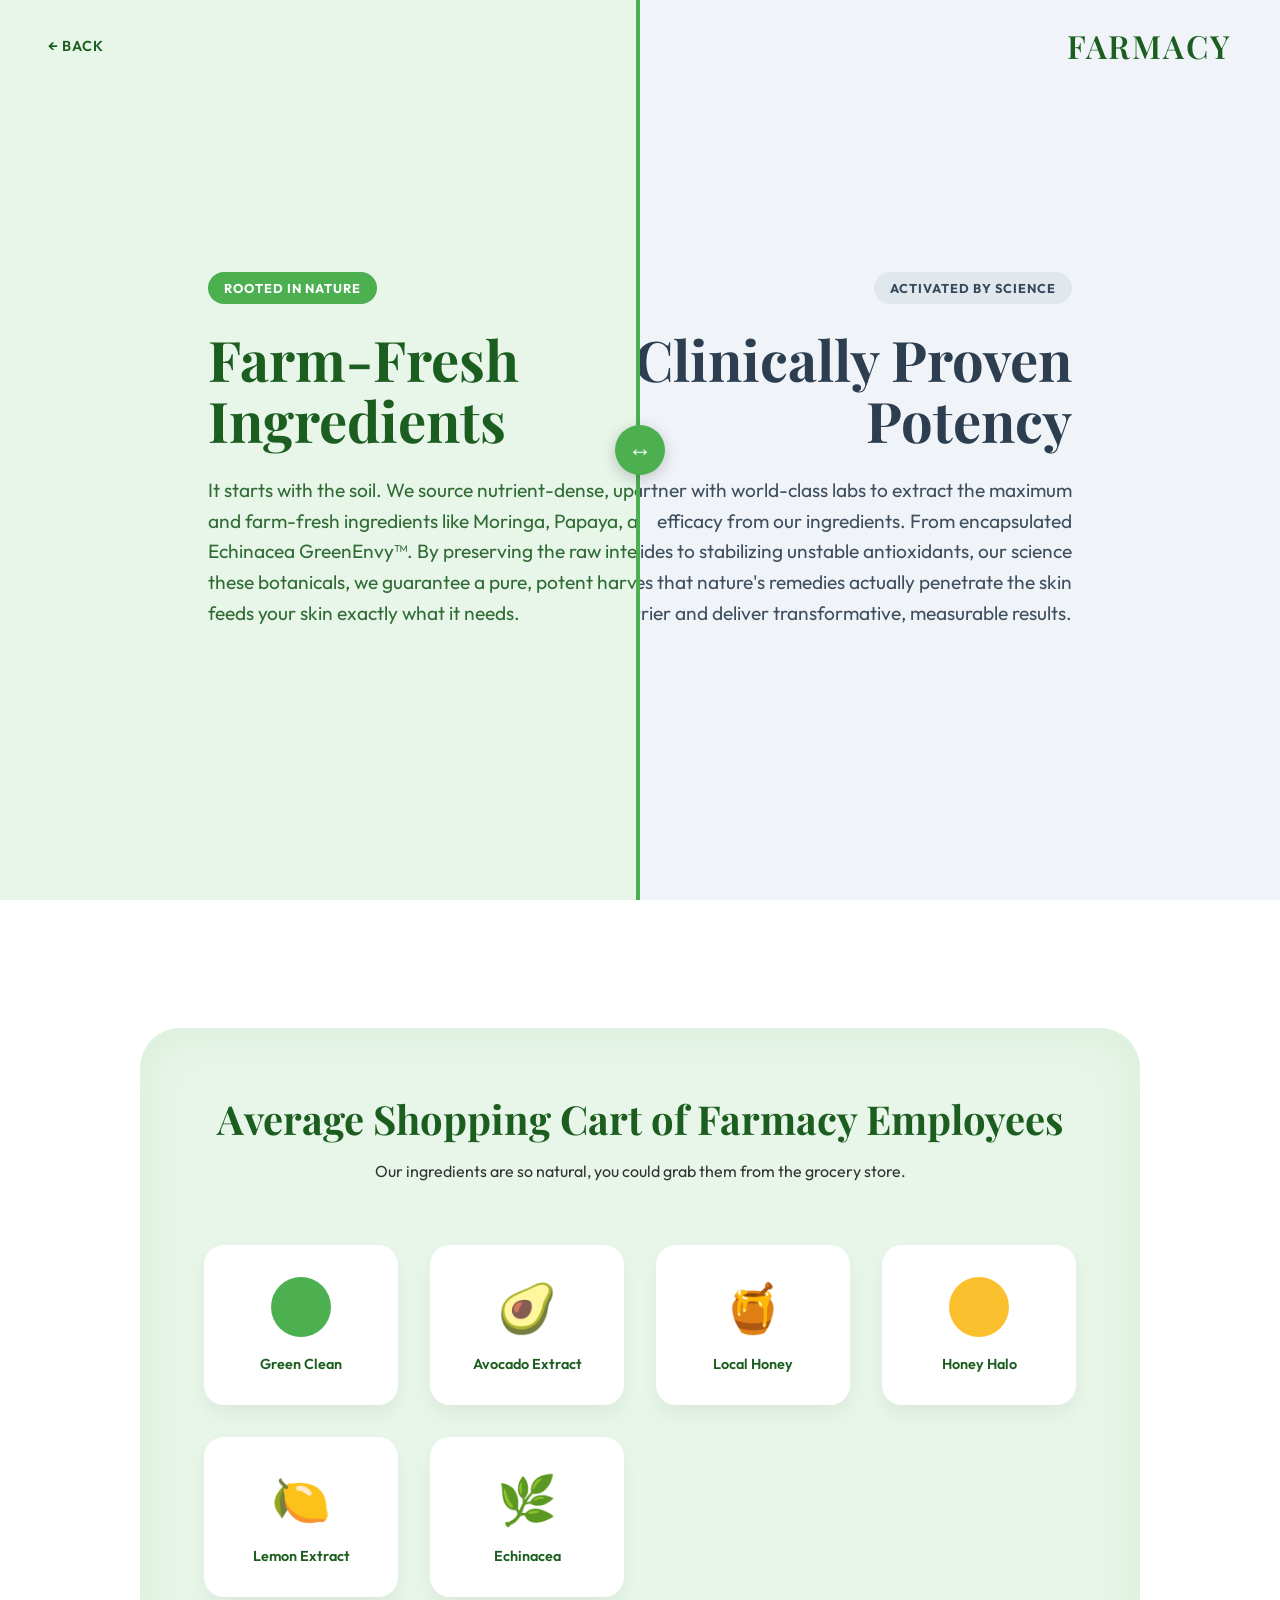
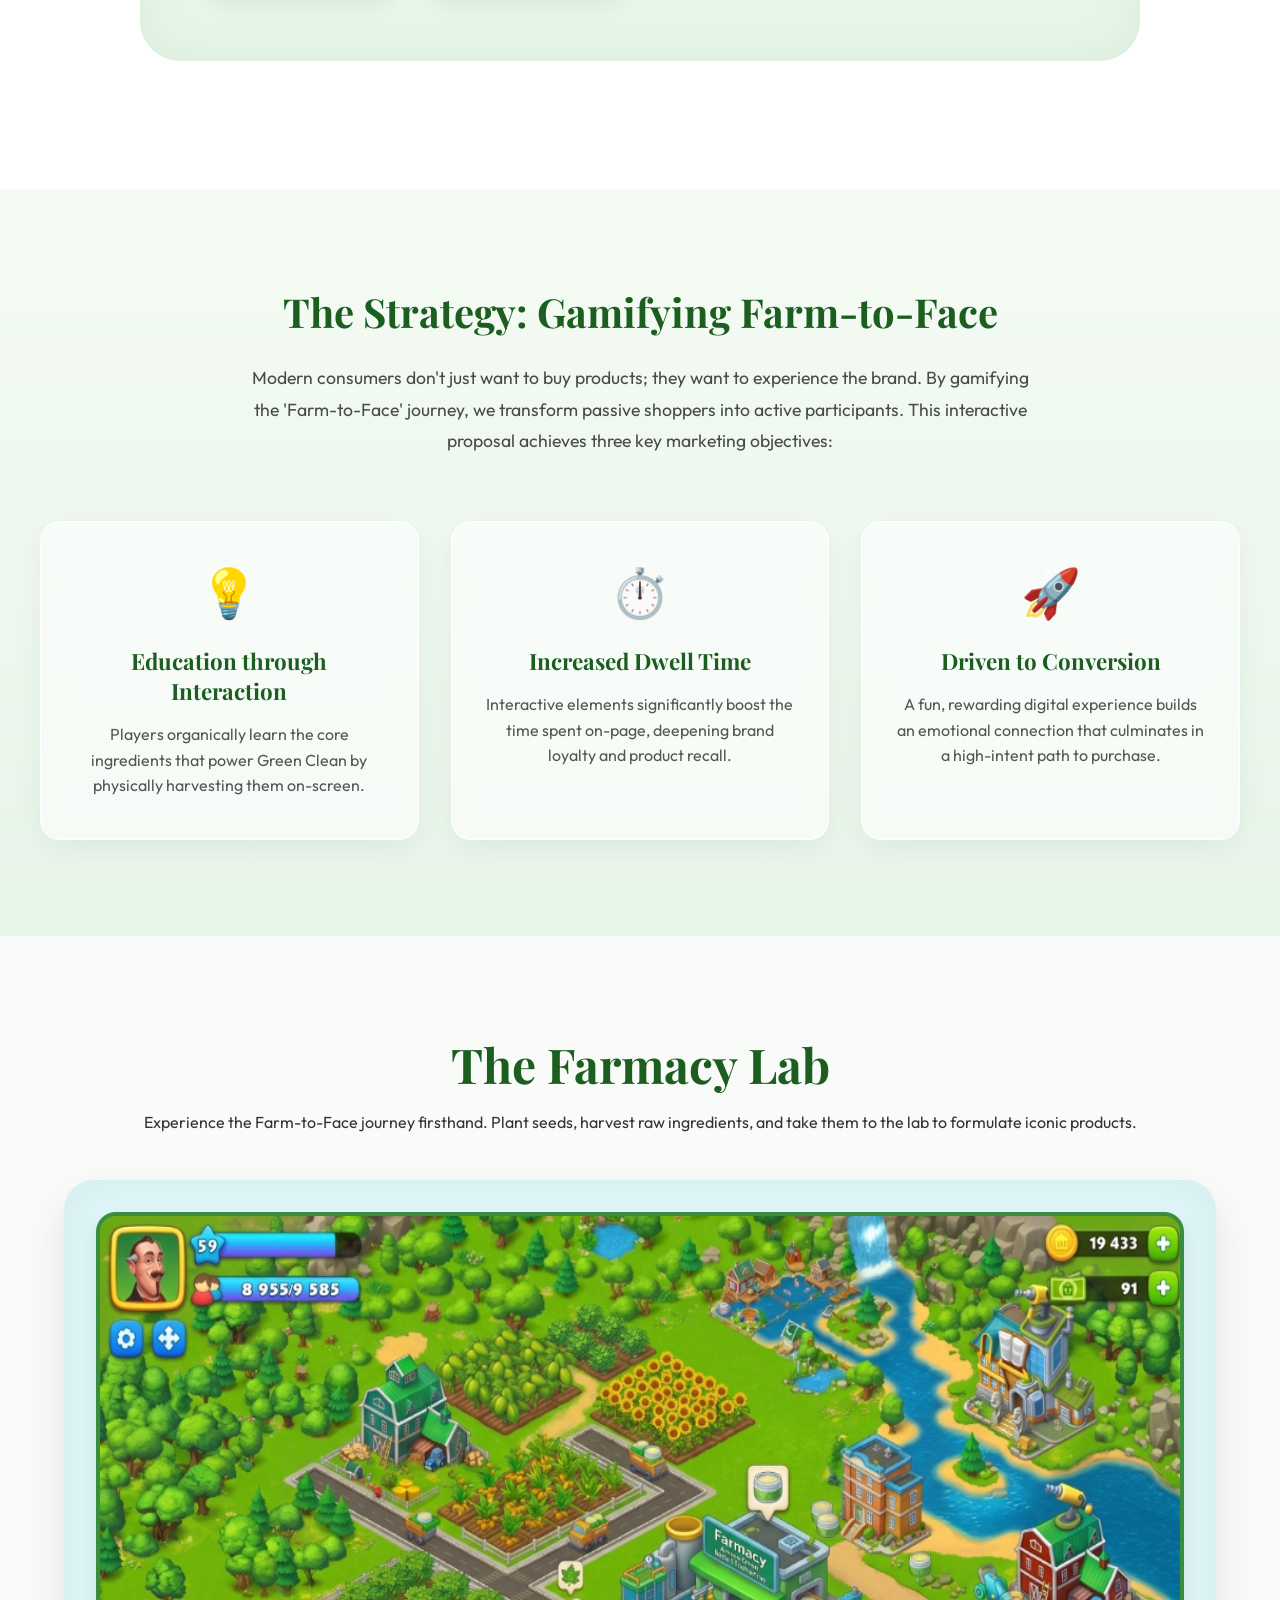
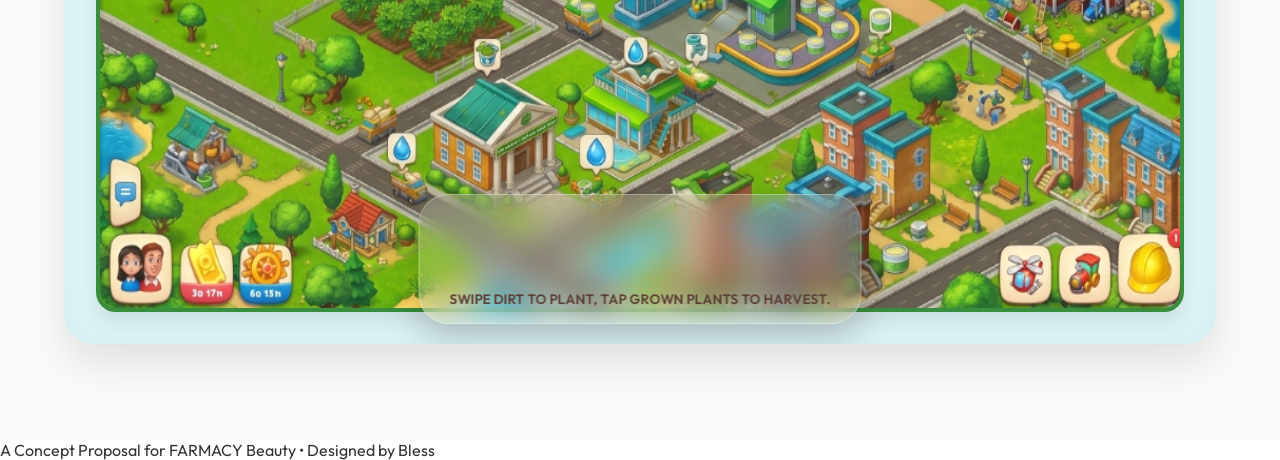
==== commit e9be744d: "Add The Strategy section with premium 3-column layout" ====
--- a/farmacy/index.html
+++ b/farmacy/index.html
@@ -75,6 +75,31 @@
         </div>
     </section>
 
+    <section class="strategy-section">
+        <div class="strategy-container">
+            <h2 class="strategy-title">The Strategy: Gamifying Farm-to-Face</h2>
+            <p class="strategy-intro">Modern consumers don't just want to buy products; they want to experience the brand. By gamifying the 'Farm-to-Face' journey, we transform passive shoppers into active participants. This interactive proposal achieves three key marketing objectives:</p>
+            
+            <div class="strategy-grid">
+                <div class="strategy-card">
+                    <div class="card-icon">💡</div>
+                    <h3>Education through Interaction</h3>
+                    <p>Players organically learn the core ingredients that power Green Clean by physically harvesting them on-screen.</p>
+                </div>
+                <div class="strategy-card">
+                    <div class="card-icon">⏱️</div>
+                    <h3>Increased Dwell Time</h3>
+                    <p>Interactive elements significantly boost the time spent on-page, deepening brand loyalty and product recall.</p>
+                </div>
+                <div class="strategy-card">
+                    <div class="card-icon">🚀</div>
+                    <h3>Driven to Conversion</h3>
+                    <p>A fun, rewarding digital experience builds an emotional connection that culminates in a high-intent path to purchase.</p>
+                </div>
+            </div>
+        </div>
+    </section>
+
     <section class="game-section township-theme">
         <div class="game-container">
             <div class="game-header">
@@ -112,9 +137,10 @@
                         <p class="dock-hint">Swipe dirt to plant, tap grown plants to harvest.</p>
                     </div>
                 </div>
+                </div>
             </div>
         </div>
-        
+
         <!-- Crafting Modal (The Lab Menu) -->
         <div class="craft-modal" id="lab-menu-modal">
             <div class="township-panel modal-content lab-menu">
@@ -129,8 +155,6 @@
                     </div>
                     <button id="craft-btn" class="township-btn craft-btn" disabled>CRAFT GREEN CLEAN!</button>
                 </div>
-            </div>
-        </div>
             </div>
         </div>
         
--- a/farmacy/style.css
+++ b/farmacy/style.css
@@ -230,6 +230,80 @@
 }
 
 /* Township Theme Game Section */
+/* =====================================================
+   STRATEGY SECTION
+   ===================================================== */
+.strategy-section {
+    padding: 6rem 2rem;
+    background: linear-gradient(to bottom, #f4fbf4, #e8f5e9);
+    position: relative;
+    z-index: 10;
+}
+
+.strategy-container {
+    max-width: 1200px;
+    margin: 0 auto;
+}
+
+.strategy-title {
+    font-size: 2.5rem;
+    color: var(--farmacy-dark);
+    text-align: center;
+    margin-bottom: 1.5rem;
+    font-family: 'Playfair Display', serif;
+}
+
+.strategy-intro {
+    font-size: 1.1rem;
+    line-height: 1.8;
+    color: #4a4a4a;
+    text-align: center;
+    max-width: 800px;
+    margin: 0 auto 4rem auto;
+}
+
+.strategy-grid {
+    display: grid;
+    grid-template-columns: repeat(auto-fit, minmax(300px, 1fr));
+    gap: 2rem;
+}
+
+.strategy-card {
+    background: rgba(255, 255, 255, 0.6);
+    backdrop-filter: blur(10px);
+    -webkit-backdrop-filter: blur(10px);
+    border: 1px solid rgba(255, 255, 255, 0.8);
+    border-radius: 20px;
+    padding: 2.5rem 2rem;
+    text-align: center;
+    box-shadow: 0 10px 30px rgba(0, 0, 0, 0.05);
+    transition: transform 0.3s ease, box-shadow 0.3s ease;
+}
+
+.strategy-card:hover {
+    transform: translateY(-10px);
+    box-shadow: 0 15px 40px rgba(0, 0, 0, 0.1);
+    background: rgba(255, 255, 255, 0.9);
+}
+
+.card-icon {
+    font-size: 3rem;
+    margin-bottom: 1.5rem;
+}
+
+.strategy-card h3 {
+    font-size: 1.4rem;
+    color: var(--farmacy-dark);
+    margin-bottom: 1rem;
+    font-family: 'Playfair Display', serif;
+}
+
+.strategy-card p {
+    font-size: 1rem;
+    line-height: 1.6;
+    color: #555;
+}
+
 .game-section {
     padding: 6rem 5%;
     background: #f9fbf9;
@@ -261,49 +335,31 @@
     overflow: hidden;
 }
 
-/* HUD */
-.township-hud {
-    position: absolute;
-    top: 2rem;
-    left: 2rem;
-    right: 2rem;
-    display: flex;
-    justify-content: space-between;
-    z-index: 50;
-    pointer-events: none;
-}
-
-.hud-left, .hud-right {
-    pointer-events: auto;
-}
-
-.hud-level {
-    display: flex;
-    align-items: center;
-    background: linear-gradient(to bottom, #4fc3f7, #0288d1);
-    border: 3px solid white;
-    border-radius: 30px;
-    padding: 5px 15px 5px 5px;
+/* HUD removed */
+
 .township-panel {
-    background: #fff9c4; /* Creamy yellow like game UI */
+    background: rgba(255, 255, 255, 0.25);
+    backdrop-filter: blur(20px);
+    -webkit-backdrop-filter: blur(20px);
+    border: 1px solid rgba(255, 255, 255, 0.4);
+    border-radius: 24px;
+    padding: 30px;
+    box-shadow: 0 20px 40px rgba(0,0,0,0.2), inset 0 0 0 1px rgba(255,255,255,0.5);
+    text-align: center;
+    position: relative;
+}
+
+.panel-header {
+    background: linear-gradient(135deg, #2e7d32, #4caf50);
+    color: white;
+    padding: 15px 30px;
     border-radius: 20px;
-    border: 4px solid #fbc02d;
-    box-shadow: 0 10px 20px rgba(0,0,0,0.15), inset 0 0 20px rgba(255,255,255,0.8);
-    overflow: hidden;
-    position: relative;
-}
-
-.panel-header {
-    background: linear-gradient(to bottom, #4fc3f7, #0288d1);
-    color: white;
-    text-align: center;
-    padding: 0.5rem;
-    font-weight: 700;
-    font-size: 1.2rem;
-    text-transform: uppercase;
-    letter-spacing: 1px;
-    border-bottom: 4px solid #01579b;
-    text-shadow: 0 2px 2px rgba(0,0,0,0.3);
+    font-size: 1.8rem;
+    font-family: 'Playfair Display', serif;
+    margin: -50px auto 20px auto;
+    width: fit-content;
+    box-shadow: 0 10px 20px rgba(76, 175, 80, 0.4);
+    border: 2px solid rgba(255,255,255,0.3);
 }
 
 .panel-body {
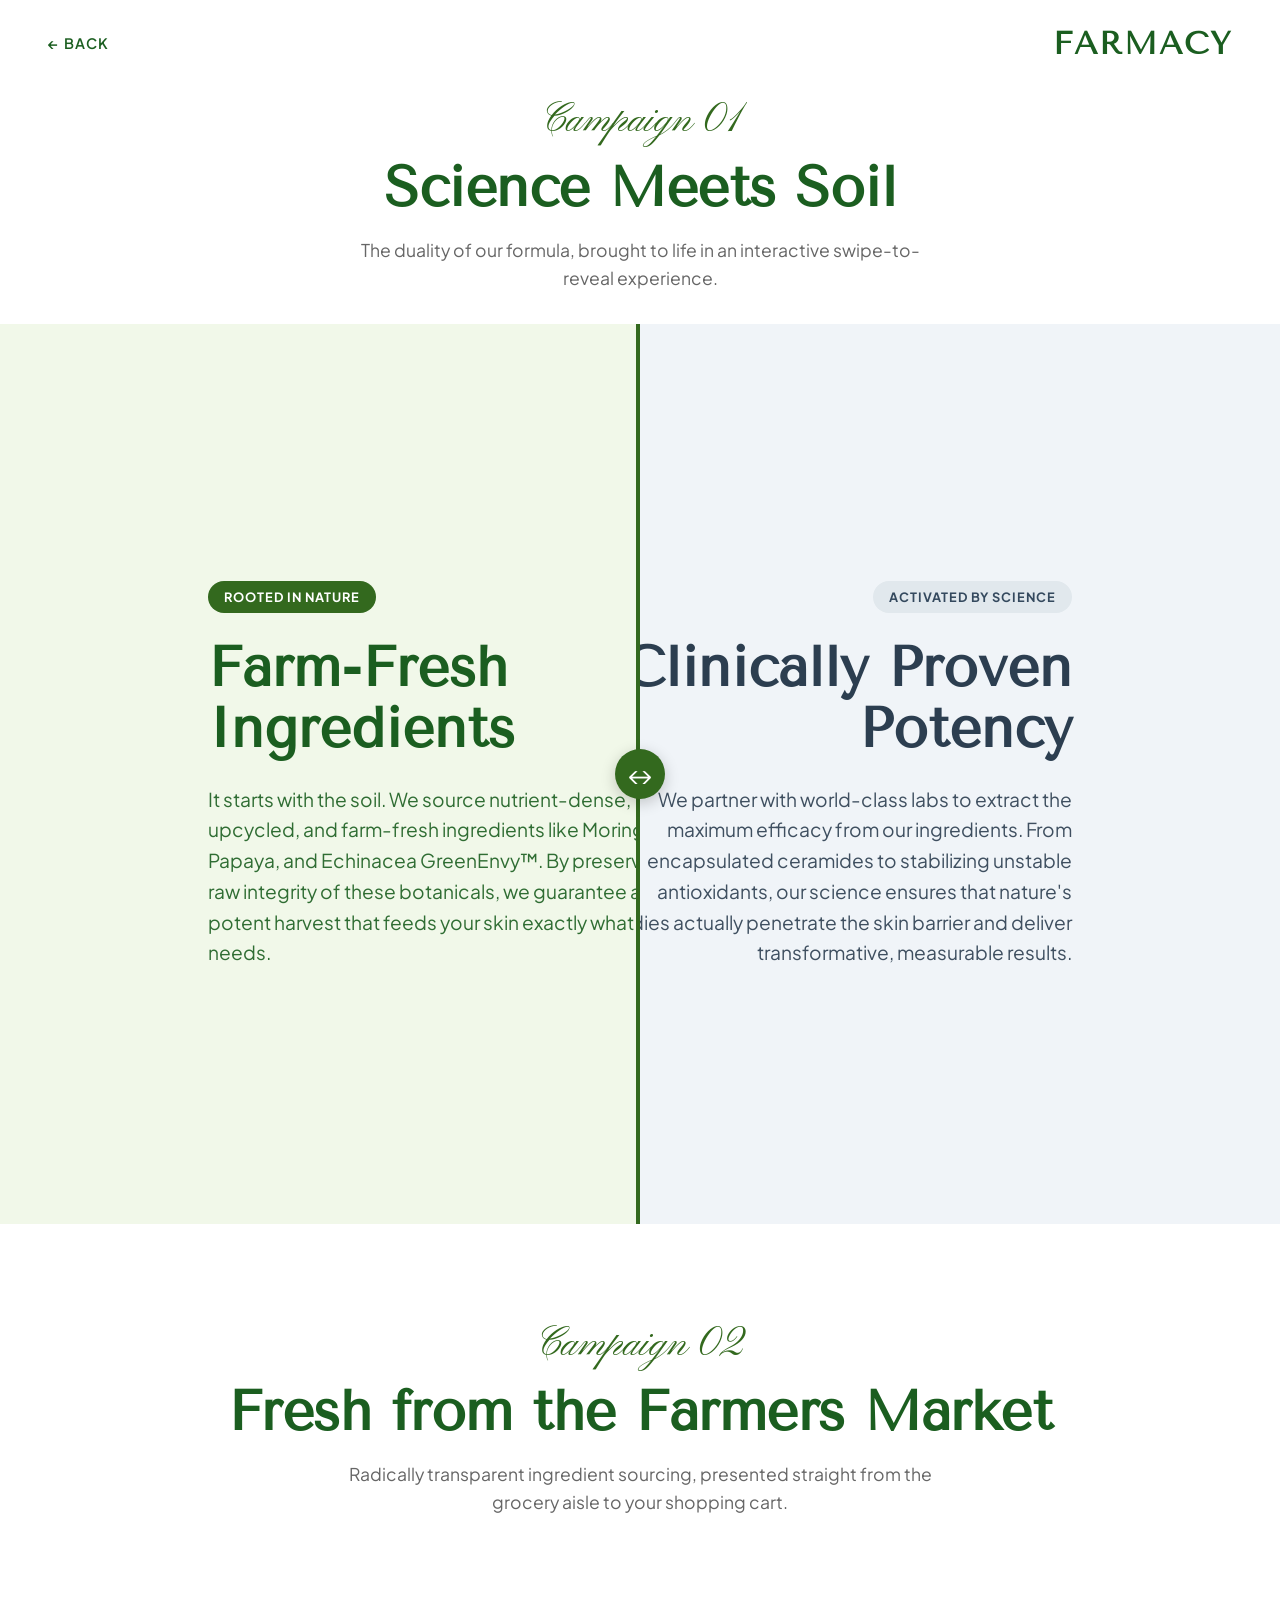
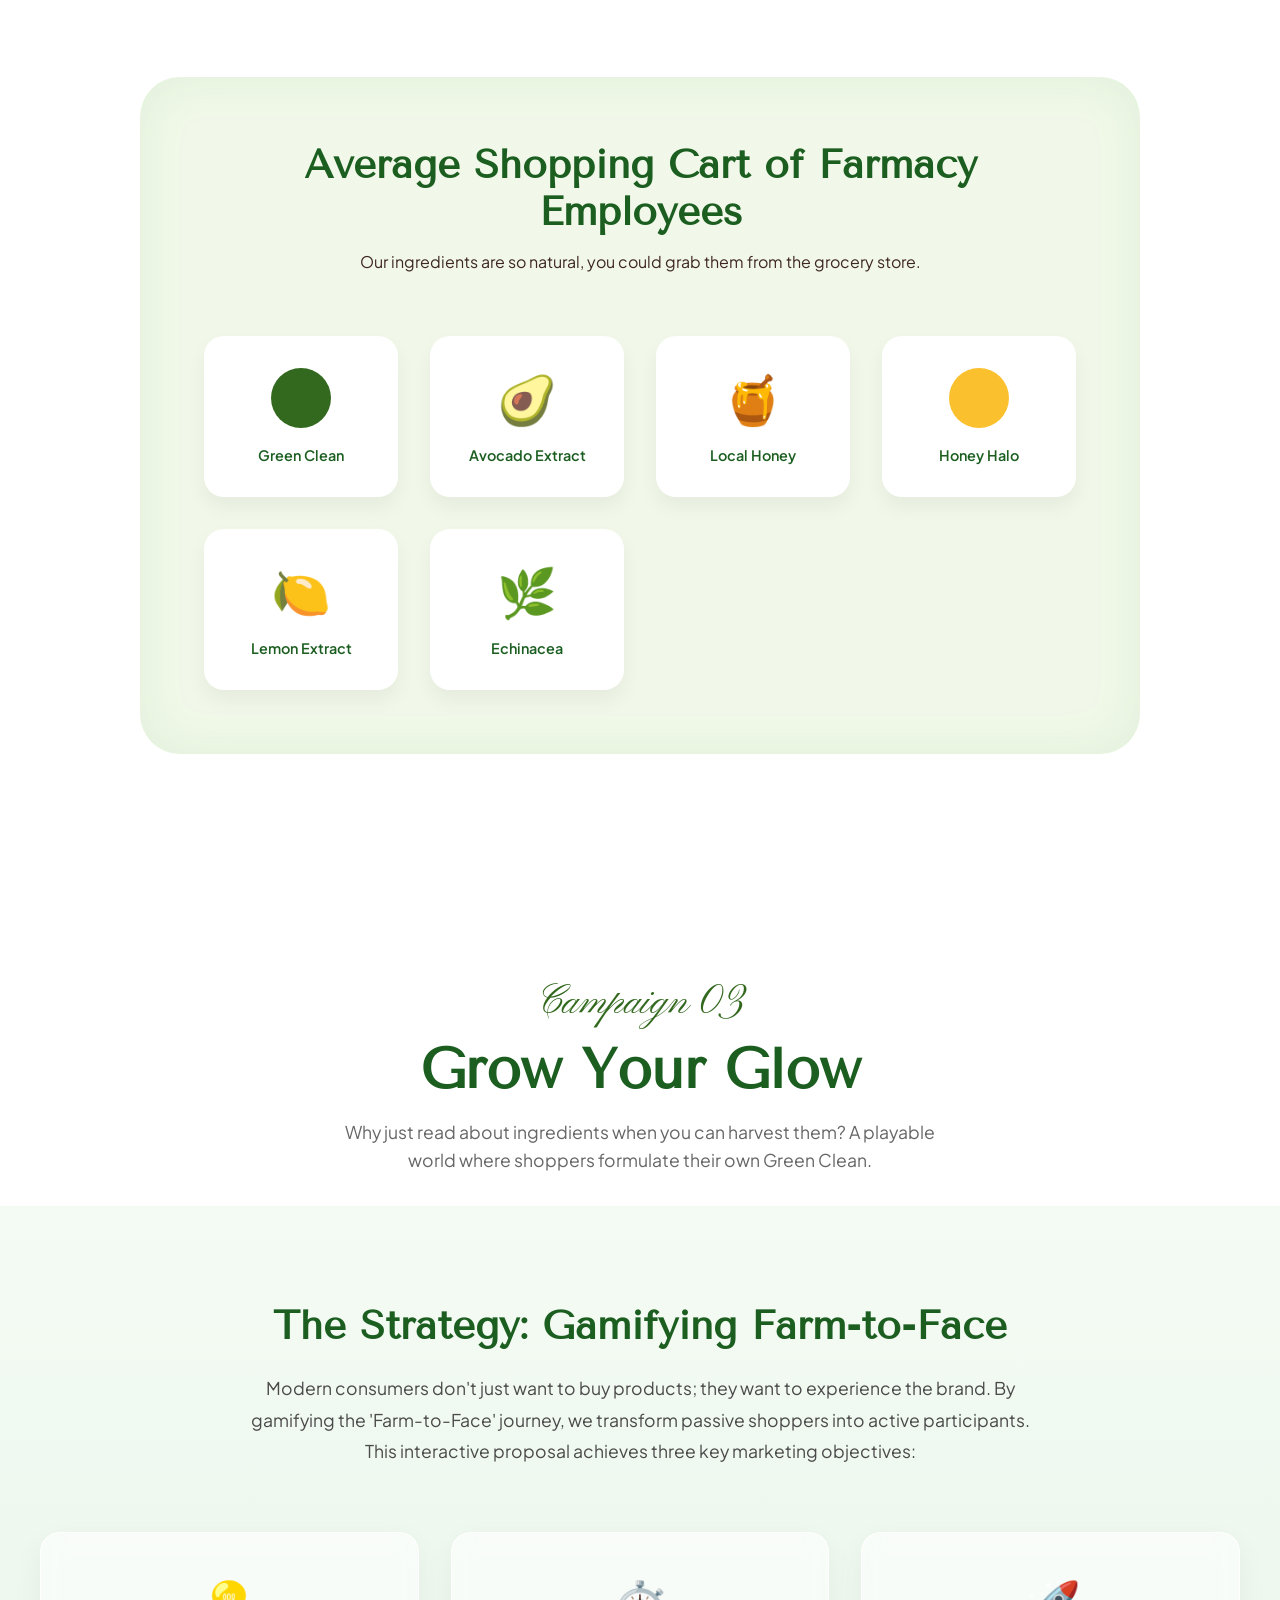
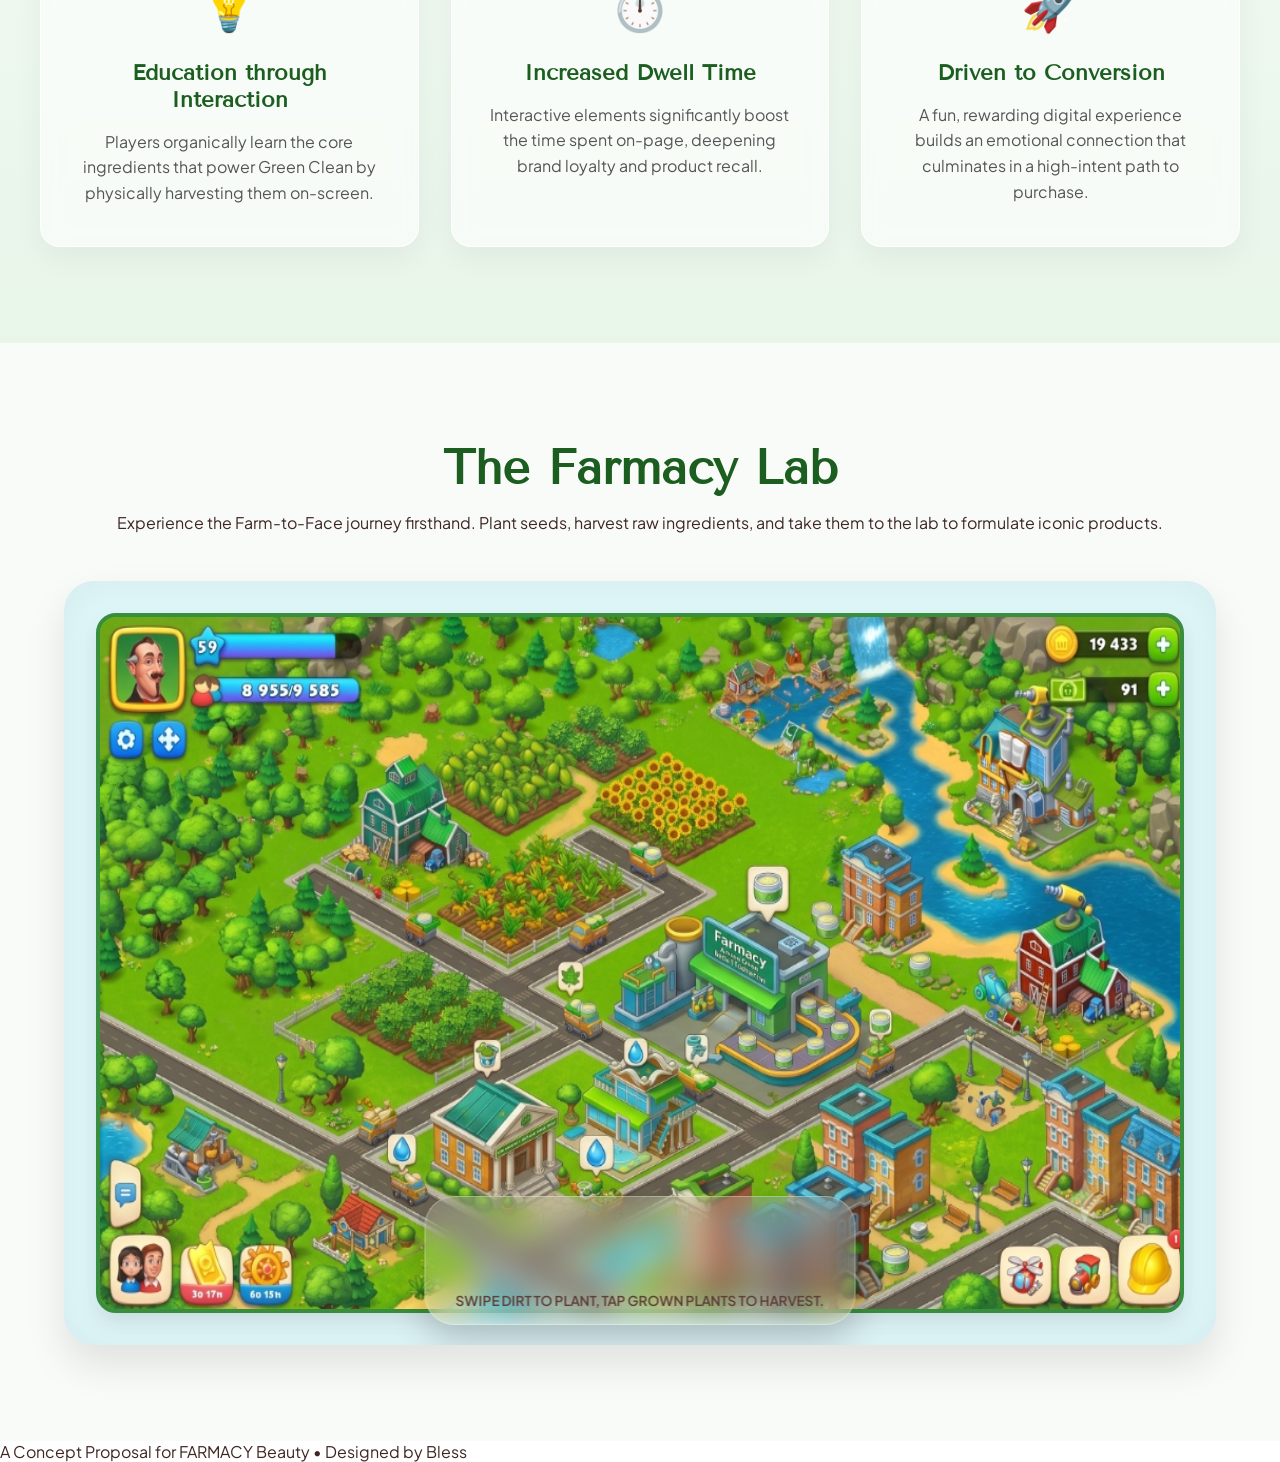
==== commit 332d69f8: "Update typography to Tenor Sans, Plus Jakarta Sans, and Pinyon Script; Structure page into 3 distinc" ====
--- a/farmacy/index.html
+++ b/farmacy/index.html
@@ -4,7 +4,7 @@
     <meta charset="UTF-8">
     <meta name="viewport" content="width=device-width, initial-scale=1.0">
     <title>FARMACY Beauty | Concept Proposal</title>
-    <link href="https://fonts.googleapis.com/css2?family=Outfit:wght@300;400;600&family=Playfair+Display:ital,wght@1,600&display=swap" rel="stylesheet">
+    <link href="https://fonts.googleapis.com/css2?family=Plus+Jakarta+Sans:wght@300;400;600;700&family=Tenor+Sans&family=Pinyon+Script&display=swap" rel="stylesheet">
     <link rel="stylesheet" href="style.css">
 </head>
 <body>
@@ -12,6 +12,12 @@
         <a href="../index.html" class="back-btn">&larr; Back</a>
         <div class="logo">FARMACY</div>
     </nav>
+
+    <div class="campaign-header">
+        <span class="campaign-number accent-script">Campaign 01</span>
+        <h2 class="campaign-title">Science Meets Soil</h2>
+        <p class="campaign-subtitle">The duality of our formula, brought to life in an interactive swipe-to-reveal experience.</p>
+    </div>
 
     <header class="hero slider-hero">
         <div class="slider-container" id="slider-container">
@@ -38,6 +44,12 @@
         </div>
     </header>
 
+    <div class="campaign-header">
+        <span class="campaign-number accent-script">Campaign 02</span>
+        <h2 class="campaign-title">Fresh from the Farmers Market</h2>
+        <p class="campaign-subtitle">Radically transparent ingredient sourcing, presented straight from the grocery aisle to your shopping cart.</p>
+    </div>
+
     <section class="shopping-cart-section">
         <div class="cart-container">
             <div class="cart-header">
@@ -74,6 +86,12 @@
             </div>
         </div>
     </section>
+
+    <div class="campaign-header">
+        <span class="campaign-number accent-script">Campaign 03</span>
+        <h2 class="campaign-title">Grow Your Glow</h2>
+        <p class="campaign-subtitle">Why just read about ingredients when you can harvest them? A playable world where shoppers formulate their own Green Clean.</p>
+    </div>
 
     <section class="strategy-section">
         <div class="strategy-container">
--- a/farmacy/style.css
+++ b/farmacy/style.css
@@ -1,9 +1,50 @@
 :root {
-    --farmacy-green: #4caf50;
-    --farmacy-light: #e8f5e9;
+    --farmacy-green: #33691e;
+    --farmacy-light: #f1f8e9;
     --farmacy-dark: #1b5e20;
     --farmacy-yellow: #fbc02d;
-    --text-main: #333;
+    --text-main: #3e2723;
+    
+    --farmacy-sans: 'Plus Jakarta Sans', sans-serif;
+    --farmacy-serif: 'Tenor Sans', sans-serif;
+    --farmacy-script: 'Pinyon Script', cursive;
+}
+
+/* =====================================================
+   CAMPAIGN HEADERS
+   ===================================================== */
+.campaign-header {
+    text-align: center;
+    padding: 6rem 2rem 2rem 2rem;
+    background: #fff;
+}
+
+.campaign-number {
+    display: block;
+    font-size: 2.5rem;
+    color: var(--farmacy-green);
+    margin-bottom: 0.5rem;
+}
+
+.accent-script {
+    font-family: var(--farmacy-script);
+}
+
+.campaign-title {
+    font-family: var(--farmacy-serif);
+    font-size: 3.5rem;
+    color: var(--farmacy-dark);
+    margin-bottom: 1rem;
+    letter-spacing: -0.5px;
+}
+
+.campaign-subtitle {
+    font-family: var(--farmacy-sans);
+    font-size: 1.1rem;
+    color: #666;
+    max-width: 600px;
+    margin: 0 auto;
+    line-height: 1.6;
 }
 
 * {
@@ -13,7 +54,7 @@
 }
 
 body {
-    font-family: 'Outfit', sans-serif;
+    font-family: var(--farmacy-sans);
     background-color: #fff;
     color: var(--text-main);
     overflow-x: hidden;
@@ -41,7 +82,7 @@
 }
 
 .logo {
-    font-family: 'Playfair Display', serif;
+    font-family: var(--farmacy-serif);
     font-size: 2rem;
     font-weight: 600;
     color: var(--farmacy-dark);
@@ -123,7 +164,7 @@
 }
 
 .slider-panel h2 {
-    font-family: 'Playfair Display', serif;
+    font-family: var(--farmacy-serif);
     font-size: 3.5rem;
     line-height: 1.1;
     margin-bottom: 1.5rem;
@@ -186,7 +227,7 @@
 }
 
 .cart-header h2 {
-    font-family: 'Playfair Display', serif;
+    font-family: var(--farmacy-serif);
     font-size: 2.5rem;
     color: var(--farmacy-dark);
     margin-bottom: 1rem;
@@ -250,7 +291,7 @@
     color: var(--farmacy-dark);
     text-align: center;
     margin-bottom: 1.5rem;
-    font-family: 'Playfair Display', serif;
+    font-family: var(--farmacy-serif);
 }
 
 .strategy-intro {
@@ -295,7 +336,7 @@
     font-size: 1.4rem;
     color: var(--farmacy-dark);
     margin-bottom: 1rem;
-    font-family: 'Playfair Display', serif;
+    font-family: var(--farmacy-serif);
 }
 
 .strategy-card p {
@@ -320,7 +361,7 @@
 }
 
 .game-header h2 {
-    font-family: 'Playfair Display', serif;
+    font-family: var(--farmacy-serif);
     font-size: 3rem;
     color: var(--farmacy-dark);
     margin-bottom: 1rem;
@@ -355,7 +396,7 @@
     padding: 15px 30px;
     border-radius: 20px;
     font-size: 1.8rem;
-    font-family: 'Playfair Display', serif;
+    font-family: var(--farmacy-serif);
     margin: -50px auto 20px auto;
     width: fit-content;
     box-shadow: 0 10px 20px rgba(76, 175, 80, 0.4);
@@ -434,7 +475,7 @@
     border-radius: 15px;
     background: linear-gradient(to bottom, #aed581, #689f38);
     color: white;
-    font-family: 'Outfit', sans-serif;
+    font-family: var(--farmacy-sans);
     font-size: 1.2rem;
     font-weight: 700;
     text-transform: uppercase;
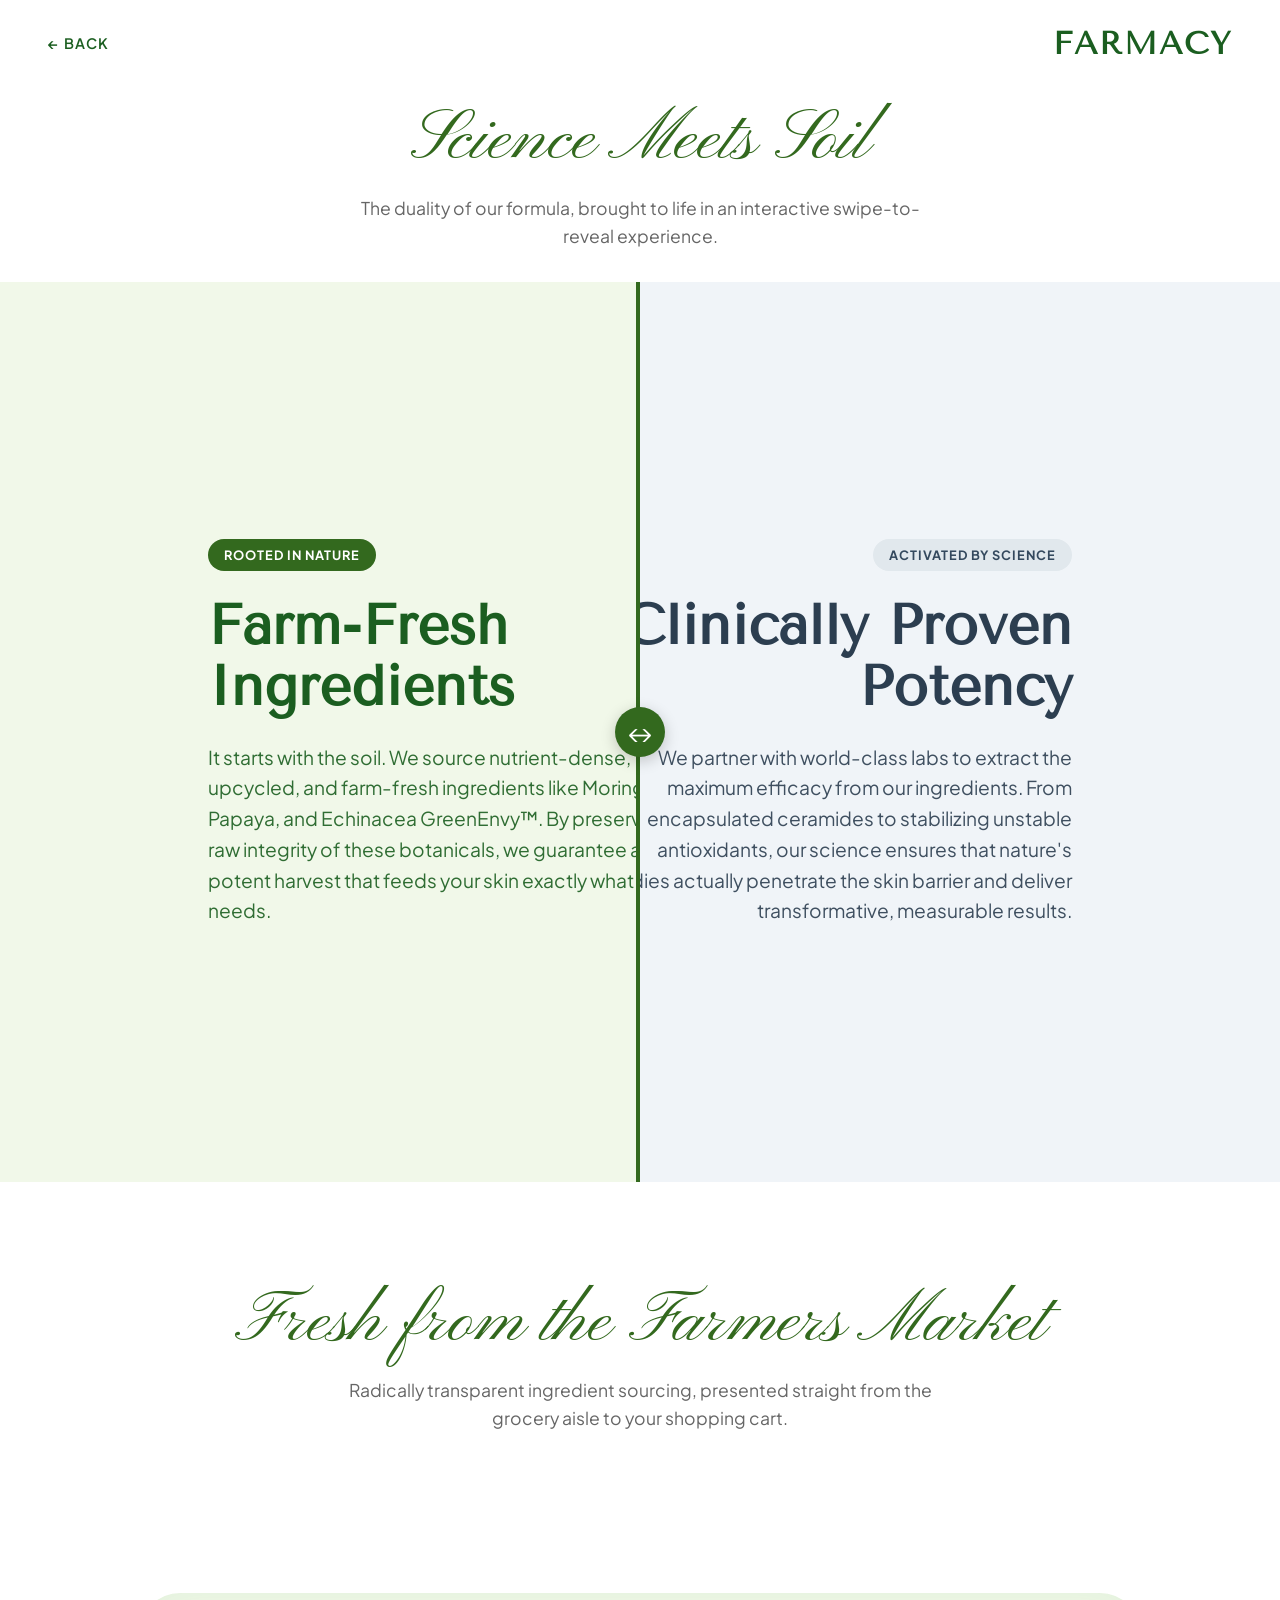
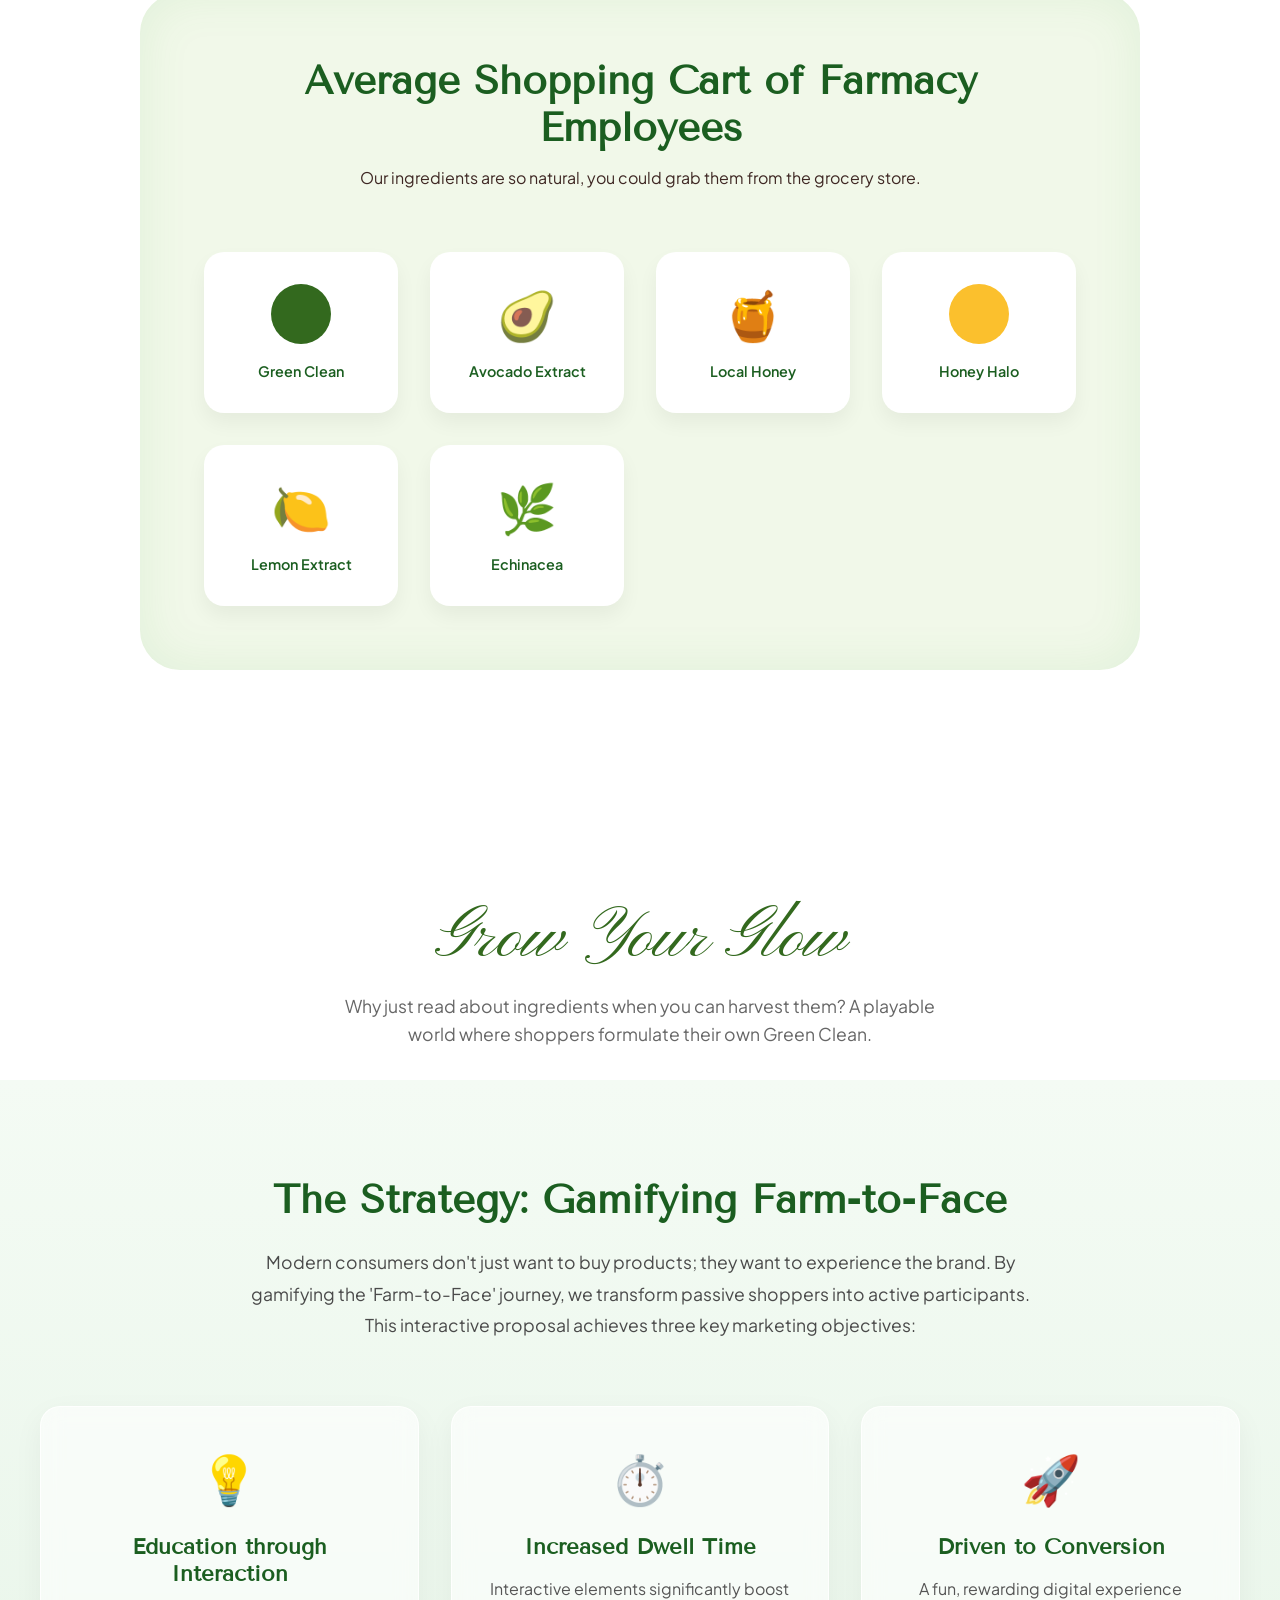
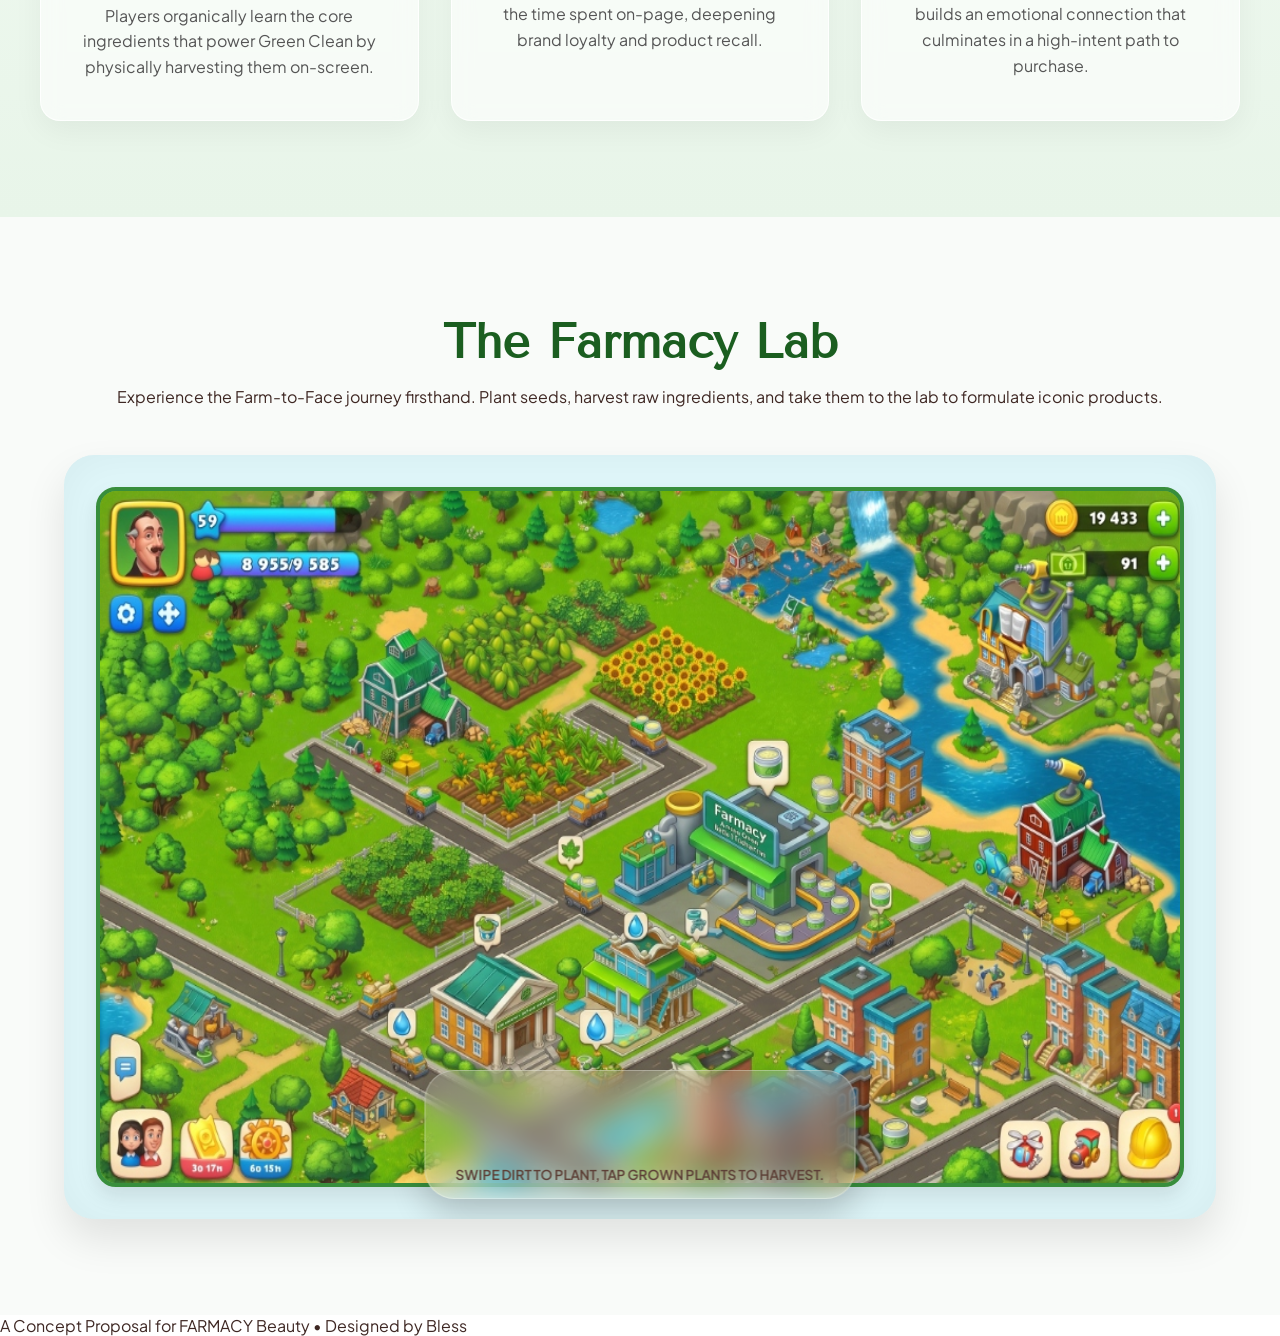
==== commit feb69900: "Remove campaign numbering, apply Pinyon script font to campaign titles" ====
--- a/farmacy/index.html
+++ b/farmacy/index.html
@@ -14,7 +14,6 @@
     </nav>
 
     <div class="campaign-header">
-        <span class="campaign-number accent-script">Campaign 01</span>
         <h2 class="campaign-title">Science Meets Soil</h2>
         <p class="campaign-subtitle">The duality of our formula, brought to life in an interactive swipe-to-reveal experience.</p>
     </div>
@@ -45,7 +44,6 @@
     </header>
 
     <div class="campaign-header">
-        <span class="campaign-number accent-script">Campaign 02</span>
         <h2 class="campaign-title">Fresh from the Farmers Market</h2>
         <p class="campaign-subtitle">Radically transparent ingredient sourcing, presented straight from the grocery aisle to your shopping cart.</p>
     </div>
@@ -88,7 +86,6 @@
     </section>
 
     <div class="campaign-header">
-        <span class="campaign-number accent-script">Campaign 03</span>
         <h2 class="campaign-title">Grow Your Glow</h2>
         <p class="campaign-subtitle">Why just read about ingredients when you can harvest them? A playable world where shoppers formulate their own Green Clean.</p>
     </div>
--- a/farmacy/style.css
+++ b/farmacy/style.css
@@ -31,11 +31,11 @@
 }
 
 .campaign-title {
-    font-family: var(--farmacy-serif);
-    font-size: 3.5rem;
-    color: var(--farmacy-dark);
-    margin-bottom: 1rem;
-    letter-spacing: -0.5px;
+    font-family: var(--farmacy-script);
+    font-size: 4.5rem;
+    color: var(--farmacy-green);
+    margin-bottom: 0.5rem;
+    font-weight: normal;
 }
 
 .campaign-subtitle {
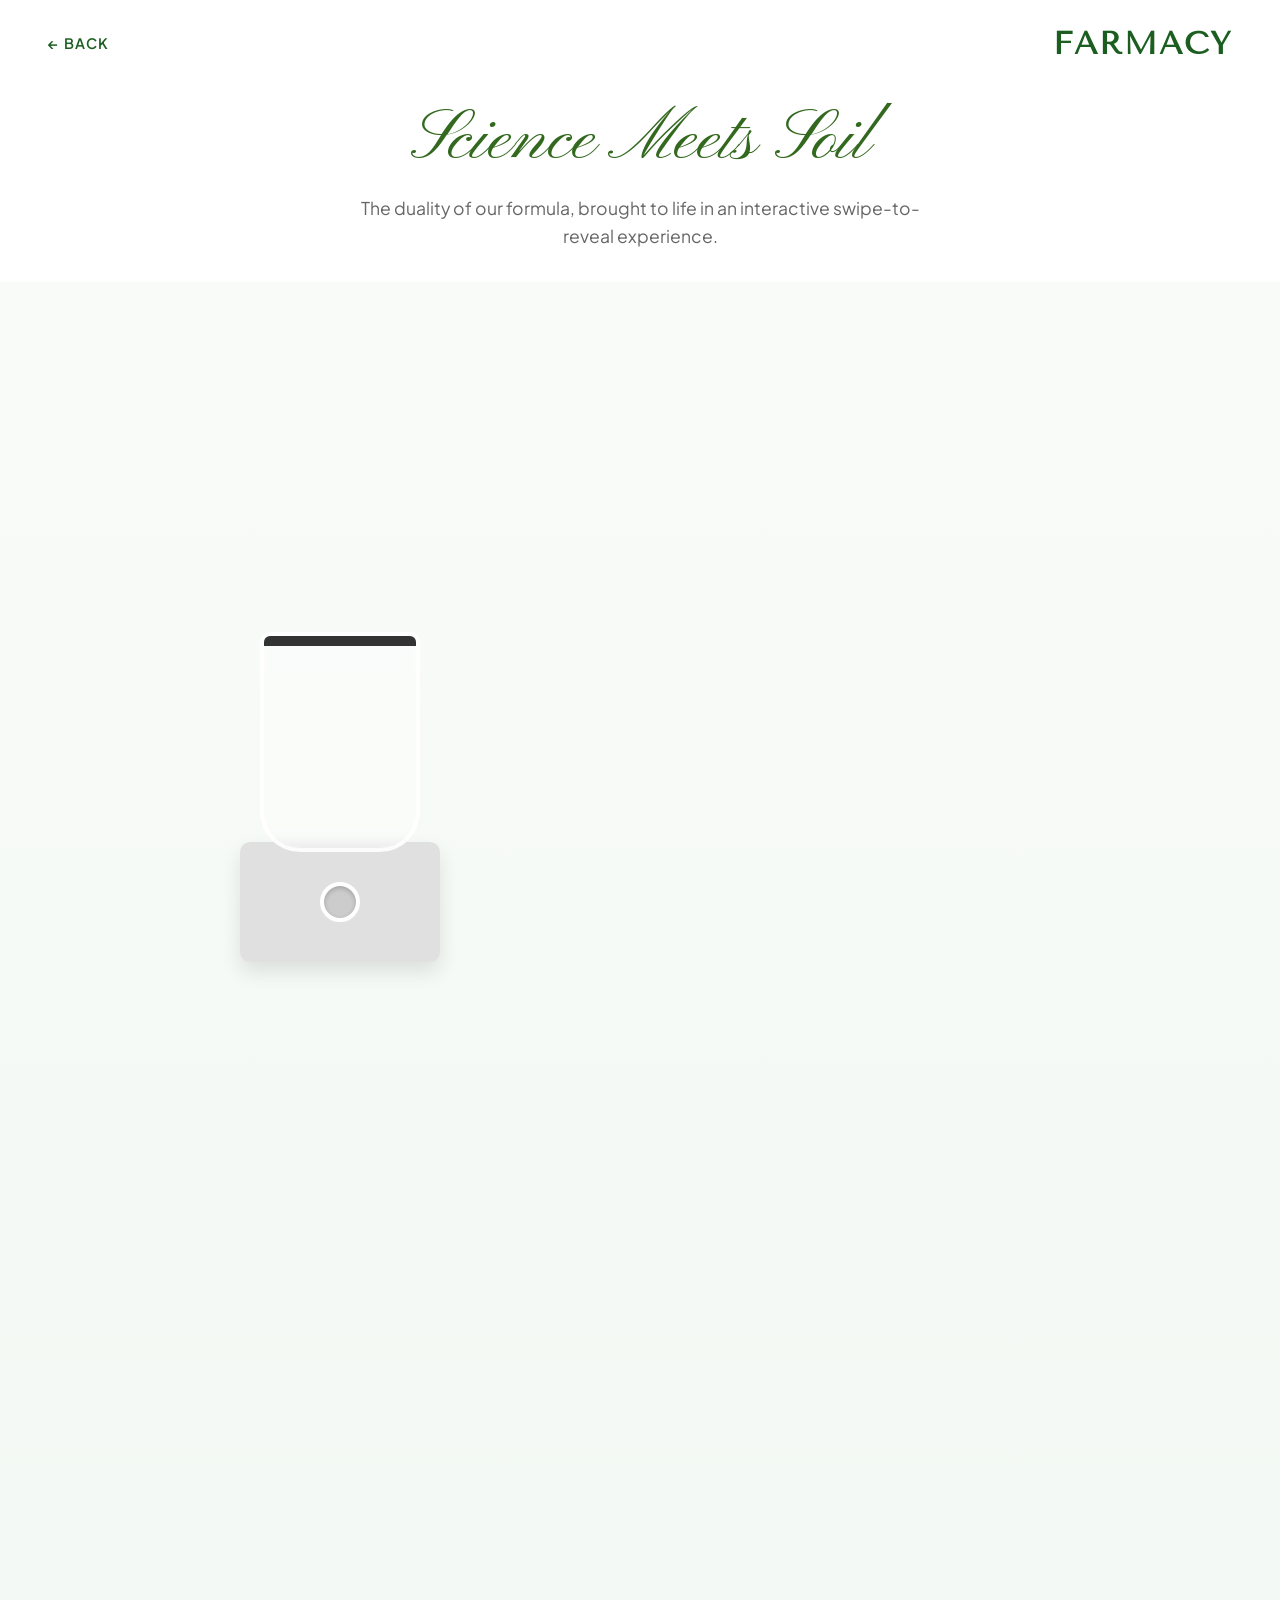
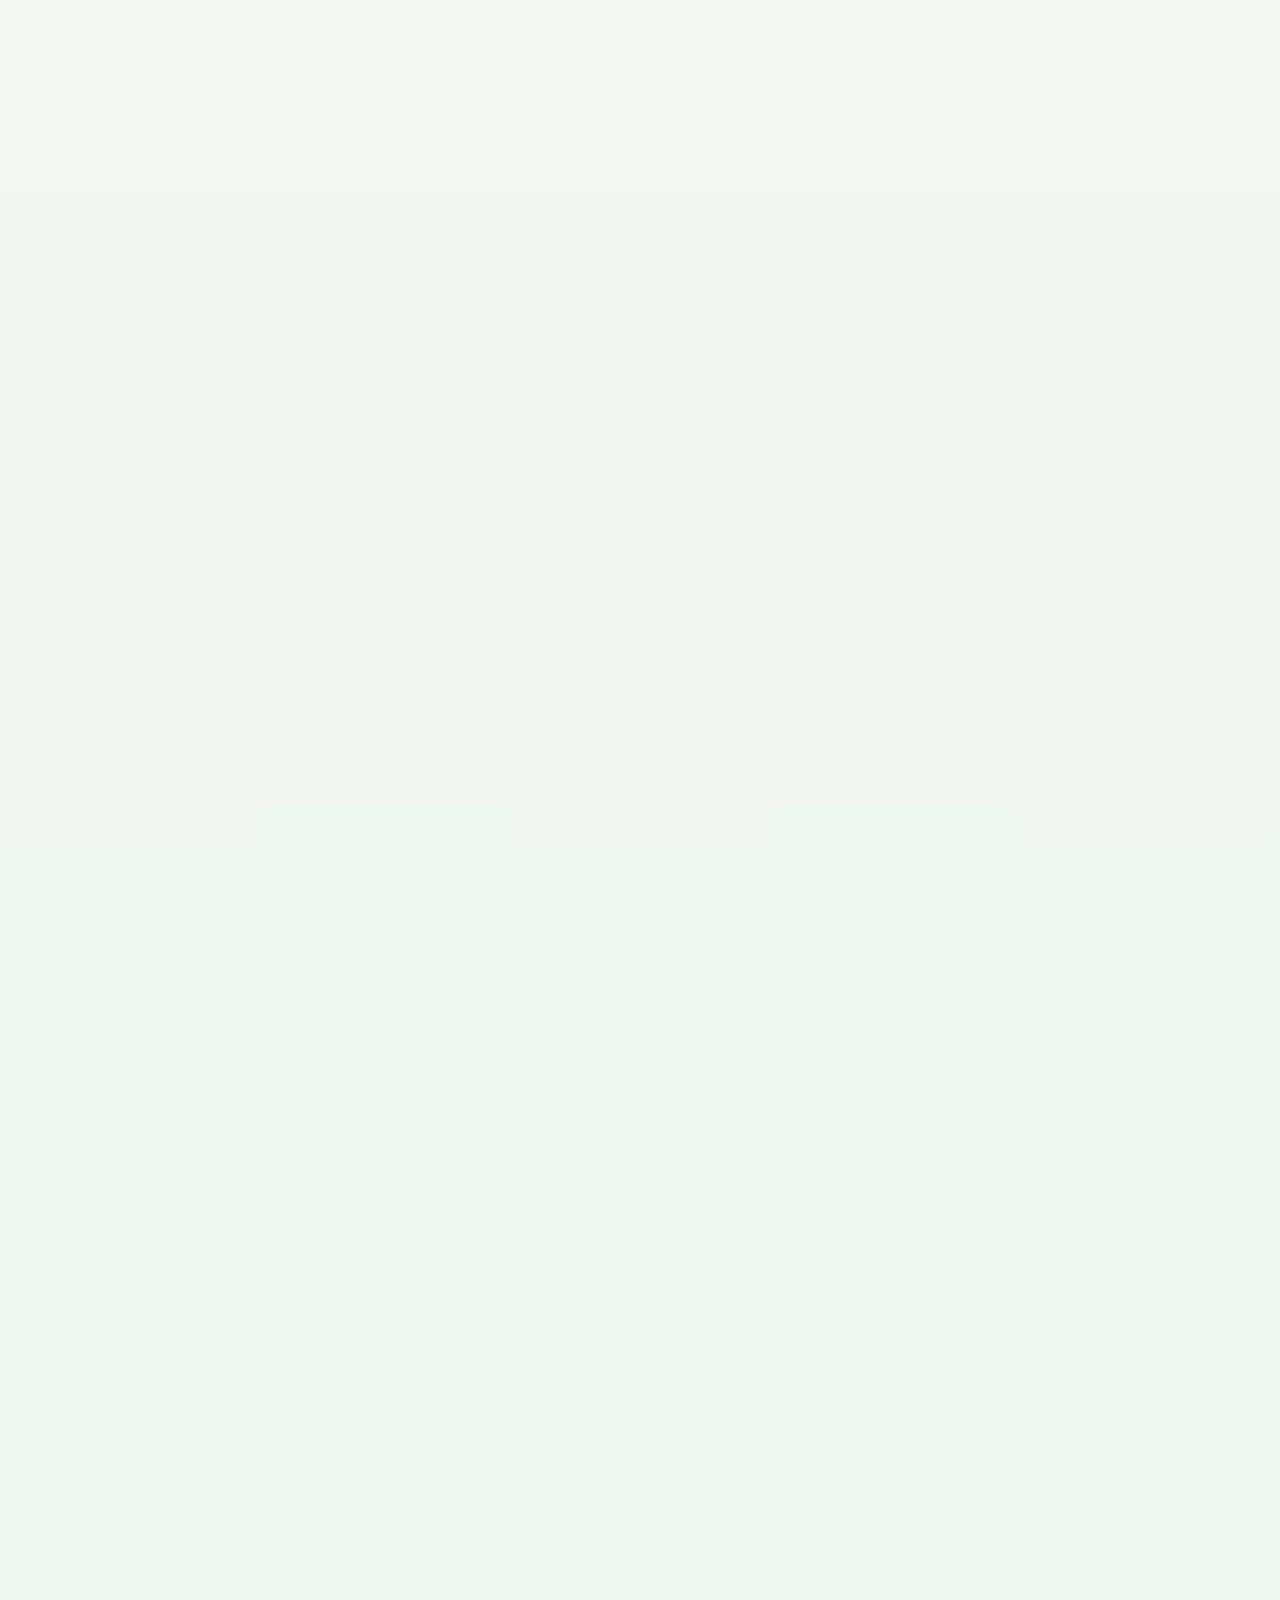
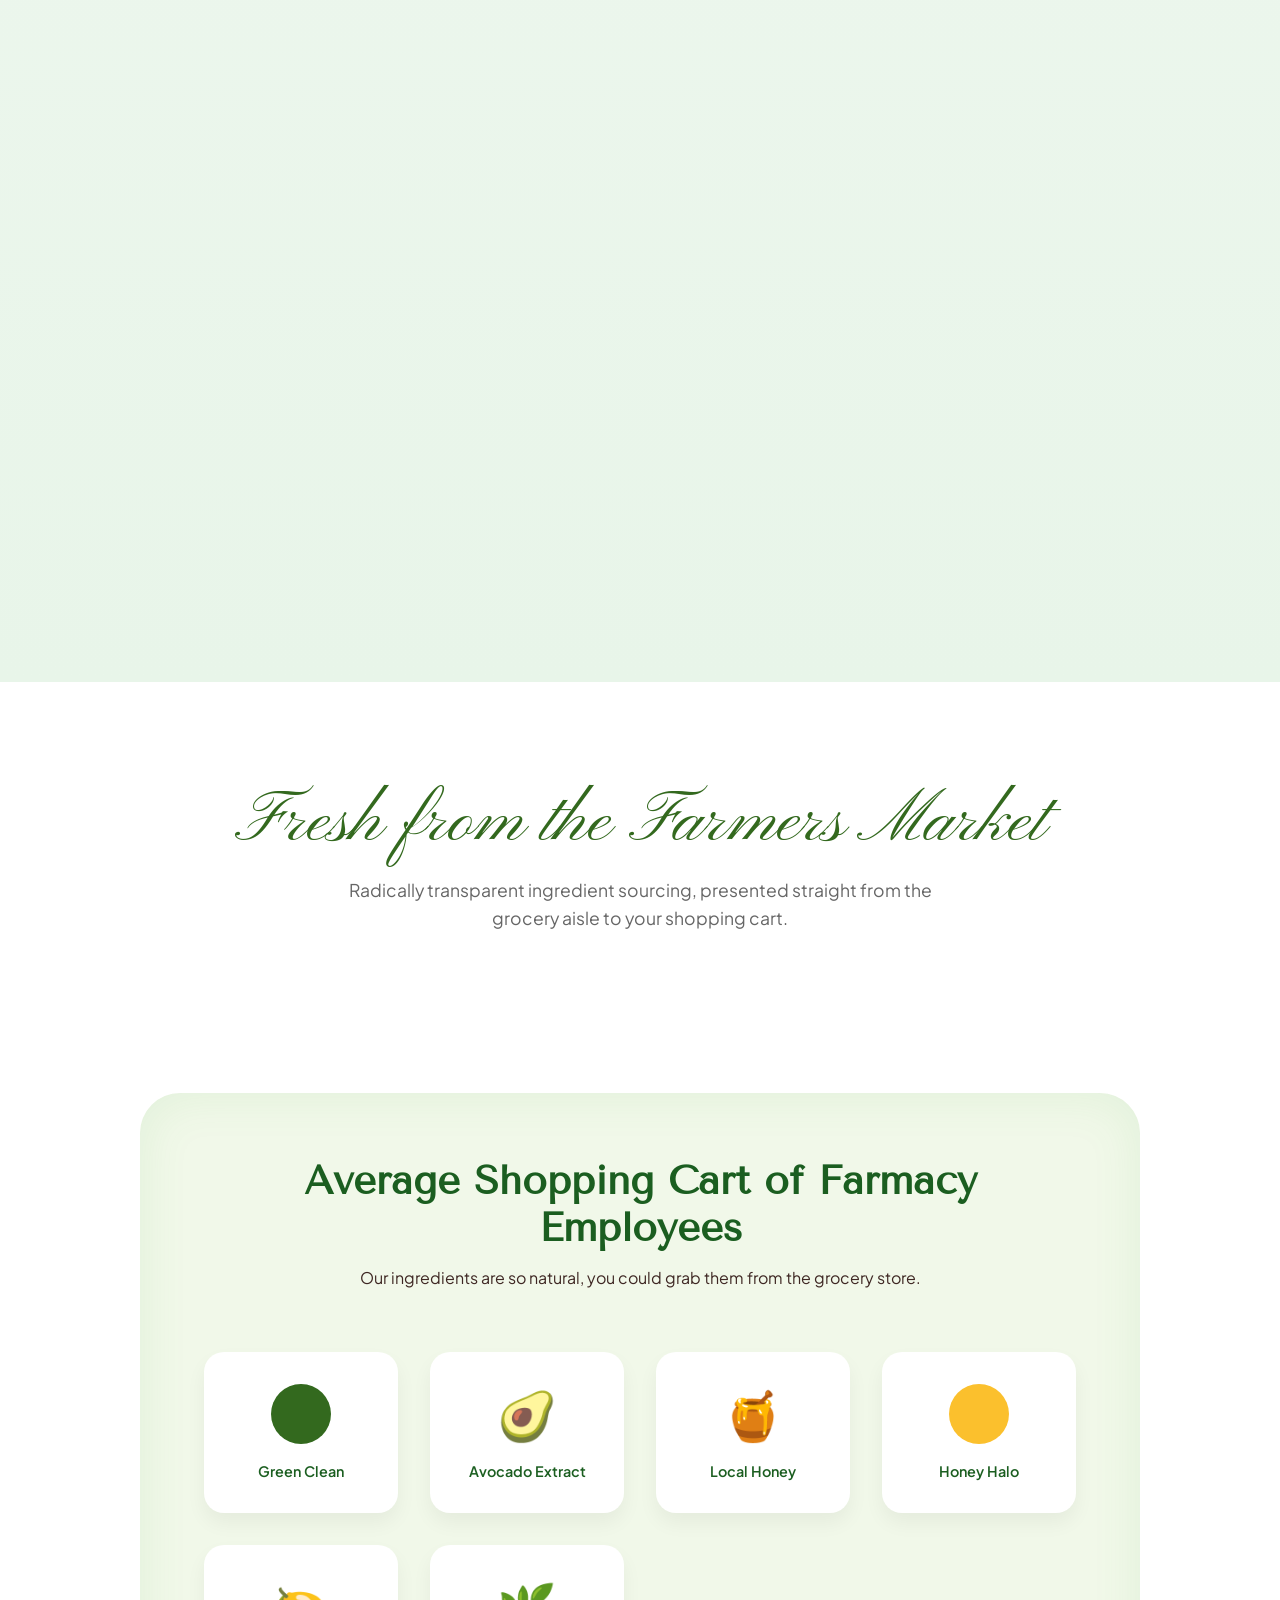
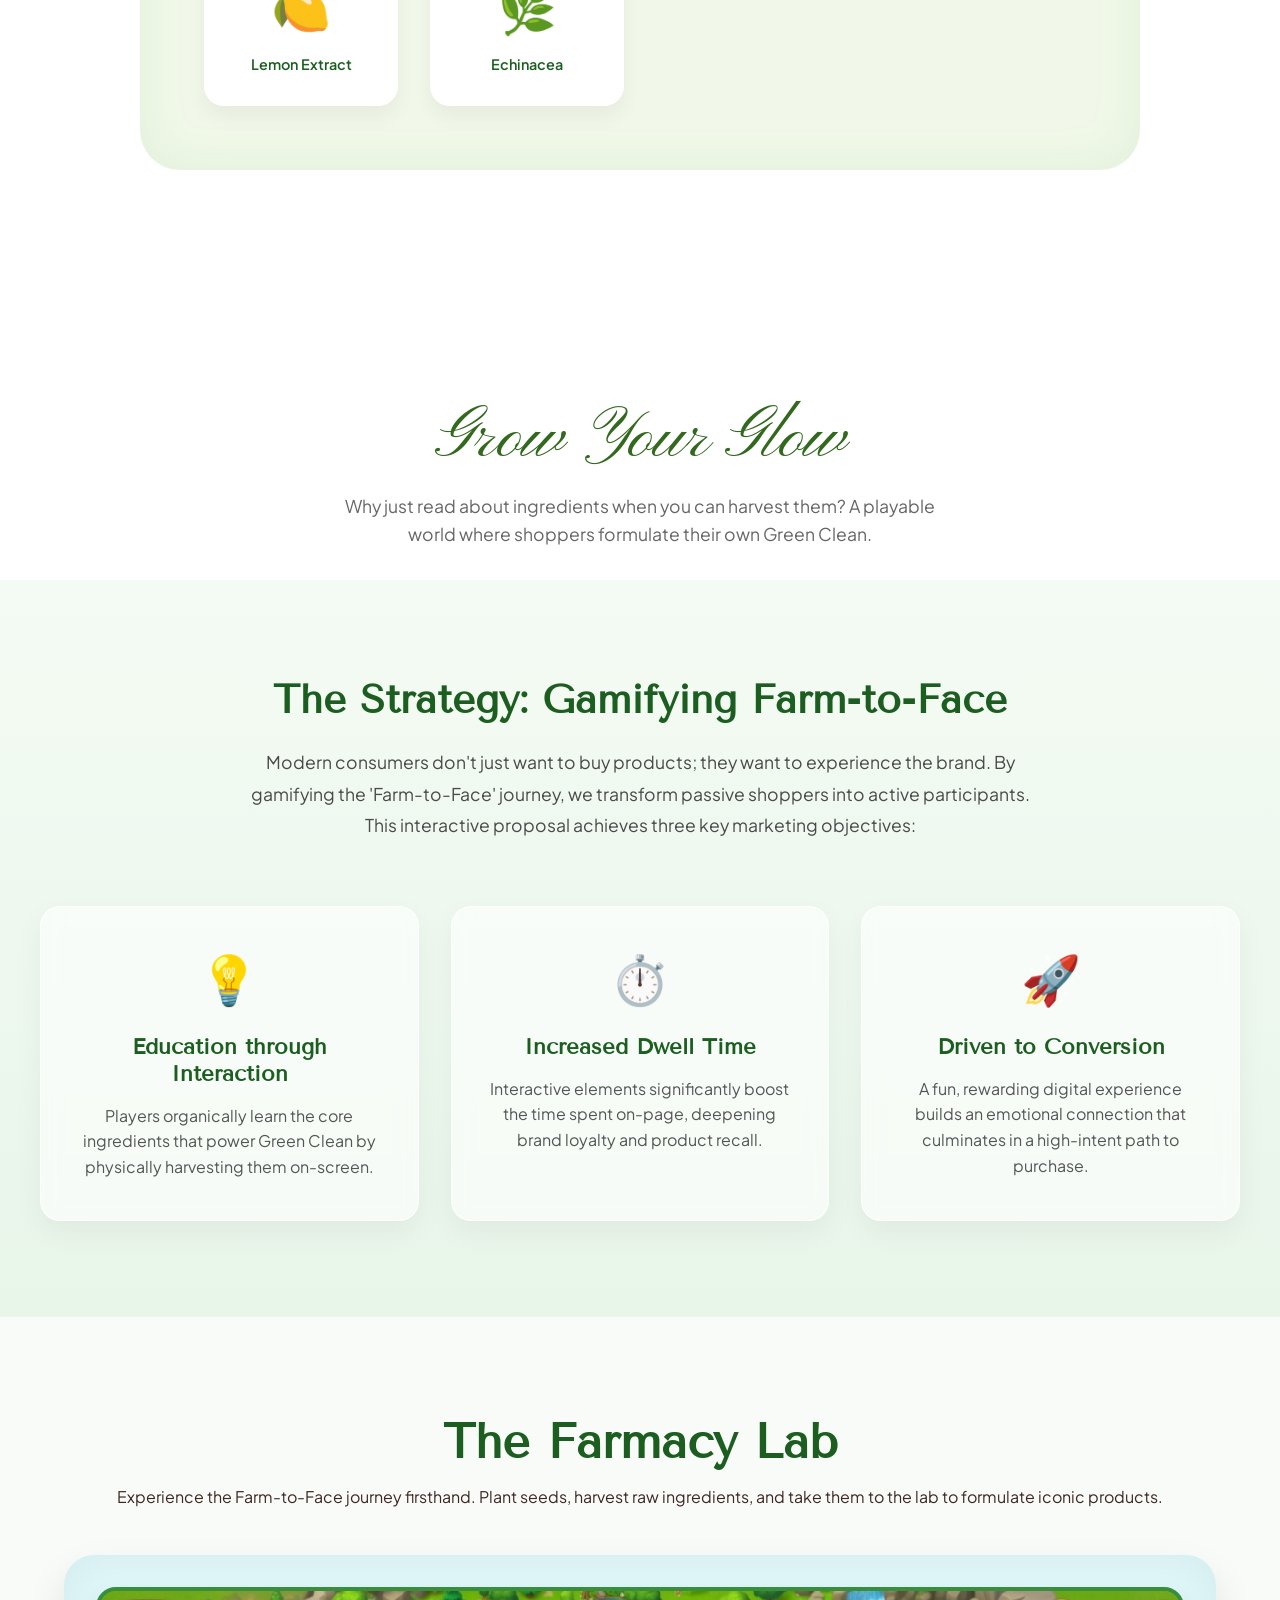
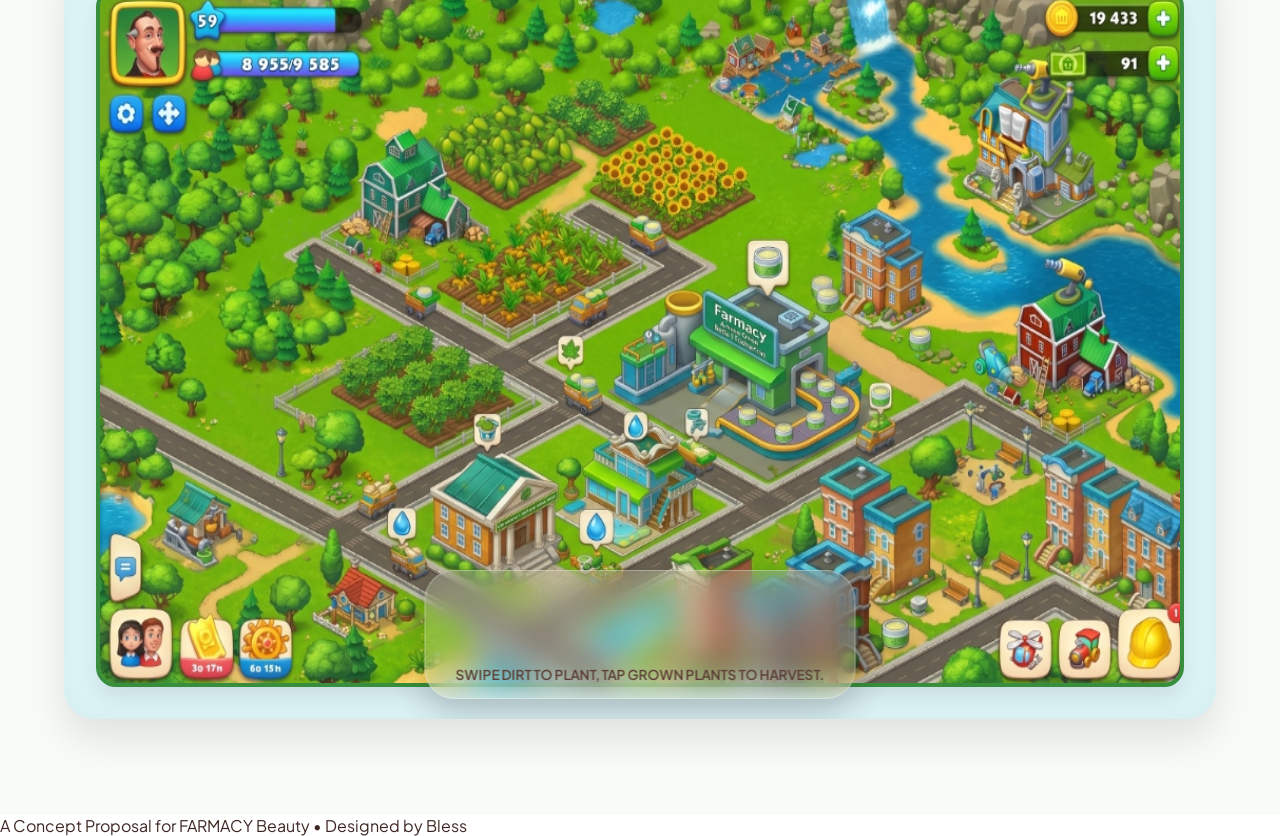
==== commit 601cd86a: "Implement scroll-driven blender animation for Campaign 1" ====
--- a/farmacy/index.html
+++ b/farmacy/index.html
@@ -18,30 +18,51 @@
         <p class="campaign-subtitle">The duality of our formula, brought to life in an interactive swipe-to-reveal experience.</p>
     </div>
 
-    <header class="hero slider-hero">
-        <div class="slider-container" id="slider-container">
-            <!-- Background panel (Science) -->
-            <div class="slider-panel science-panel">
-                <div class="panel-content">
-                    <span class="badge">Activated by Science</span>
-                    <h2>Clinically Proven Potency</h2>
-                    <p>We partner with world-class labs to extract the maximum efficacy from our ingredients. From encapsulated ceramides to stabilizing unstable antioxidants, our science ensures that nature's remedies actually penetrate the skin barrier and deliver transformative, measurable results.</p>
-                </div>
-            </div>
-            <!-- Foreground sliding panel (Nature) -->
-            <div class="slider-panel nature-panel" id="nature-panel">
-                <div class="panel-content">
-                    <span class="badge">Rooted in Nature</span>
-                    <h2>Farm-Fresh Ingredients</h2>
-                    <p>It starts with the soil. We source nutrient-dense, upcycled, and farm-fresh ingredients like Moringa, Papaya, and Echinacea GreenEnvy™. By preserving the raw integrity of these botanicals, we guarantee a pure, potent harvest that feeds your skin exactly what it needs.</p>
-                </div>
-            </div>
-            <!-- Draggable handle -->
-            <div class="slider-handle" id="slider-handle">
-                <div class="slider-button">&harr;</div>
-            </div>
-        </div>
-    </header>
+    <section class="blender-campaign">
+        <div class="blender-stage">
+            <div class="blender-visuals">
+                <div class="drop-ingredient moringa" id="drop-moringa">🌿</div>
+                <div class="drop-ingredient papaya" id="drop-papaya">🥭</div>
+                <div class="drop-ingredient sunflower" id="drop-sunflower">🌻</div>
+                
+                <div class="blender-machine" id="blender-machine">
+                    <div class="blender-jar">
+                        <div class="blender-liquid" id="blender-liquid"></div>
+                    </div>
+                    <div class="blender-base">
+                        <div class="blender-button"></div>
+                    </div>
+                </div>
+                
+                <div class="final-product-jar" id="final-product-jar"></div>
+            </div>
+            
+            <div class="blender-pitch">
+                <div class="pitch-card" id="pitch-concept">
+                    <div class="pitch-meta">FROM: Blessing<br>RE: Blender Beauty</div>
+                    <h3 class="pitch-title">The Concept</h3>
+                    <p>Farmacy beauty prides itself on combining natural ingredients and science. And one of the easiest ways to portray this is by making the production of popular products look like happy accidents. By showing someone placing fresh ingredients that would typically be in a smoothie into a blender and then panning over to a scientist shocked that what they made wasn’t actually a sweet smoothie but an amazing facial cleanser is an easy way to showcase the intersection of these concepts.</p>
+                </div>
+                
+                <div class="pitch-card" id="pitch-goals">
+                    <div class="pitch-icon">🎯</div>
+                    <h3 class="pitch-title">The Goal</h3>
+                    <p>Drawing an emphasis on how natural Farmacy's products are while also subtly pointing to the science aspect of production.</p>
+                </div>
+                
+                <div class="pitch-card" id="pitch-setup">
+                    <div class="pitch-icon">🎬</div>
+                    <h3 class="pitch-title">The Direction</h3>
+                    <ul class="tools-list">
+                        <li>🥬 Fresh Fruits or Vegetables</li>
+                        <li>🥼 Lab Coat</li>
+                        <li>🌪️ Blender</li>
+                    </ul>
+                    <p>Aerial shot of the blender with various ingredients being tossed in. The actress who is making the smoothie should be shot in a kitchen setting with a lab coat on. In this clip, they will take a call and discuss scientific statistics about skincare. When they end the call, they will run over to the blender, turning it off and looking it inside. The shot will pan to the same blender filled with the product that is being promoted.</p>
+                </div>
+            </div>
+        </div>
+    </section>
 
     <div class="campaign-header">
         <h2 class="campaign-title">Fresh from the Farmers Market</h2>
--- a/farmacy/style.css
+++ b/farmacy/style.css
@@ -89,121 +89,208 @@
     letter-spacing: 2px;
 }
 
-/* Slider Hero Section */
-.slider-hero {
+/* =====================================================
+   CAMPAIGN 01: BLENDER SCROLL ANIMATION
+   ===================================================== */
+.blender-campaign {
+    height: 400vh; /* Creates the scrollable track */
+    position: relative;
+    background: linear-gradient(to bottom, #f9fbf9, #e8f5e9);
+}
+
+.blender-stage {
+    position: sticky;
+    top: 0;
     height: 100vh;
-    position: relative;
+    display: flex;
+    align-items: center;
+    justify-content: center;
     overflow: hidden;
-    background: #f0f4f8; /* Science background */
-}
-
-.slider-container {
+    max-width: 1200px;
+    margin: 0 auto;
+    padding: 2rem;
+    gap: 4rem;
+}
+
+/* Left Side: Visuals */
+.blender-visuals {
+    flex: 1;
+    height: 600px;
+    position: relative;
+    display: flex;
+    justify-content: center;
+    align-items: center;
+}
+
+/* Ingredients */
+.drop-ingredient {
+    font-size: 4rem;
+    position: absolute;
+    top: -100px;
+    opacity: 0;
+    z-index: 10;
+}
+.moringa { left: 30%; }
+.papaya { left: 50%; transform: translateX(-50%); }
+.sunflower { left: 70%; transform: translateX(-100%); }
+
+/* Blender Design */
+.blender-machine {
+    position: absolute;
+    bottom: 50px;
+    width: 200px;
+    height: 350px;
+    display: flex;
+    flex-direction: column;
+    align-items: center;
+}
+
+.blender-jar {
+    width: 160px;
+    height: 220px;
+    background: rgba(255, 255, 255, 0.4);
+    border: 4px solid rgba(255, 255, 255, 0.8);
+    border-radius: 10px 10px 40px 40px;
+    position: relative;
+    overflow: hidden;
+    backdrop-filter: blur(5px);
+    -webkit-backdrop-filter: blur(5px);
+    z-index: 2;
+}
+
+.blender-jar::before {
+    content: '';
+    position: absolute;
+    top: -10px;
+    left: 50%;
+    transform: translateX(-50%);
+    width: 180px;
+    height: 20px;
+    background: #333;
+    border-radius: 10px;
+}
+
+.blender-liquid {
+    position: absolute;
+    bottom: 0;
     width: 100%;
-    height: 100%;
-    position: relative;
-}
-
-.slider-panel {
-    position: absolute;
-    top: 0; left: 0; right: 0; bottom: 0;
-    display: flex;
-    justify-content: center;
-    align-items: center;
-    padding: 0 5rem;
-}
-
-.science-panel {
-    background: #f0f4f8;
-    color: #2c3e50;
-    text-align: right;
-    justify-content: flex-end;
-}
-
-.nature-panel {
-    background: var(--farmacy-light);
+    height: 0%; /* Animates to 100% */
+    background: linear-gradient(to top, #81c784, #aed581);
+    opacity: 0.8;
+}
+
+.blender-base {
+    width: 200px;
+    height: 120px;
+    background: #e0e0e0;
+    border-radius: 10px;
+    margin-top: -10px;
+    position: relative;
+    z-index: 1;
+    box-shadow: 0 10px 20px rgba(0,0,0,0.1);
+    display: flex;
+    justify-content: center;
+    align-items: center;
+}
+
+.blender-button {
+    width: 40px;
+    height: 40px;
+    border-radius: 50%;
+    background: #ccc;
+    border: 4px solid #fff;
+    box-shadow: inset 0 2px 5px rgba(0,0,0,0.2);
+}
+
+/* Final Product (Green Clean Jar) */
+.final-product-jar {
+    position: absolute;
+    bottom: 100px;
+    width: 180px;
+    height: 180px;
+    background: url('green_clean.jpg') center/cover no-repeat;
+    border-radius: 20px;
+    box-shadow: 0 20px 40px rgba(0,0,0,0.2);
+    opacity: 0;
+    transform: scale(0.5) translateY(100px);
+    z-index: 3;
+}
+
+/* Right Side: Pitch Cards */
+.blender-pitch {
+    flex: 1;
+    position: relative;
+    height: 600px;
+}
+
+.pitch-card {
+    position: absolute;
+    top: 50%;
+    left: 0;
+    transform: translateY(-50%) translateX(50px);
+    width: 100%;
+    background: rgba(255, 255, 255, 0.7);
+    backdrop-filter: blur(15px);
+    -webkit-backdrop-filter: blur(15px);
+    border: 1px solid rgba(255, 255, 255, 0.9);
+    padding: 2.5rem;
+    border-radius: 20px;
+    box-shadow: 0 15px 35px rgba(0,0,0,0.05);
+    opacity: 0;
+    pointer-events: none;
+}
+
+.pitch-meta {
+    font-size: 0.9rem;
+    color: #888;
+    text-transform: uppercase;
+    letter-spacing: 2px;
+    margin-bottom: 1rem;
+    border-bottom: 1px solid #ddd;
+    padding-bottom: 0.5rem;
+}
+
+.pitch-title {
+    font-family: var(--farmacy-serif);
+    font-size: 2rem;
     color: var(--farmacy-dark);
-    text-align: left;
-    justify-content: flex-start;
-    width: 50%; /* Initial split */
-    overflow: hidden;
-    border-right: 4px solid var(--farmacy-green);
-}
-
-.panel-content {
-    max-width: 500px;
-    min-width: 500px; /* Prevent text wrapping during slide */
-}
-
-.science-panel .panel-content {
-    margin-right: 10vw;
-}
-
-.nature-panel .panel-content {
-    margin-left: 10vw;
-}
-
-.badge {
+    margin-bottom: 1rem;
+}
+
+.pitch-icon {
+    font-size: 2.5rem;
+    margin-bottom: 1rem;
+}
+
+.tools-list {
+    list-style: none;
+    padding: 0;
+    margin: 0 0 1.5rem 0;
+    display: flex;
+    flex-direction: column;
+    gap: 0.5rem;
+}
+
+.tools-list li {
+    font-weight: 600;
+    color: var(--farmacy-green);
+    background: rgba(255,255,255,0.5);
+    padding: 0.5rem 1rem;
+    border-radius: 10px;
     display: inline-block;
-    padding: 0.5rem 1rem;
-    border-radius: 20px;
-    font-size: 0.8rem;
-    font-weight: 700;
-    text-transform: uppercase;
-    letter-spacing: 1px;
-    margin-bottom: 1.5rem;
-}
-
-.science-panel .badge {
-    background: #e1e8ed;
-    color: #34495e;
-}
-
-.nature-panel .badge {
-    background: var(--farmacy-green);
-    color: white;
-}
-
-.slider-panel h2 {
-    font-family: var(--farmacy-serif);
-    font-size: 3.5rem;
-    line-height: 1.1;
-    margin-bottom: 1.5rem;
-}
-
-.slider-panel p {
-    font-size: 1.2rem;
-    line-height: 1.6;
-    opacity: 0.9;
-}
-
-.slider-handle {
-    position: absolute;
-    top: 0;
-    bottom: 0;
-    left: 50%;
-    width: 4px;
-    background: transparent;
-    cursor: ew-resize;
-    z-index: 10;
-    transform: translateX(-50%);
-}
-
-.slider-button {
-    position: absolute;
-    top: 50%;
-    left: 50%;
-    transform: translate(-50%, -50%);
-    width: 50px;
-    height: 50px;
-    background: var(--farmacy-green);
-    color: white;
-    border-radius: 50%;
-    display: flex;
-    justify-content: center;
-    align-items: center;
-    font-size: 1.5rem;
-    box-shadow: 0 4px 15px rgba(0,0,0,0.2);
-    pointer-events: none;
+}
+
+@media (max-width: 900px) {
+    .blender-stage {
+        flex-direction: column;
+    }
+    .blender-visuals, .blender-pitch {
+        width: 100%;
+        height: 50vh;
+    }
+    .pitch-card {
+        padding: 1.5rem;
+    }
 }
 
 /* Shopping Cart Section */
